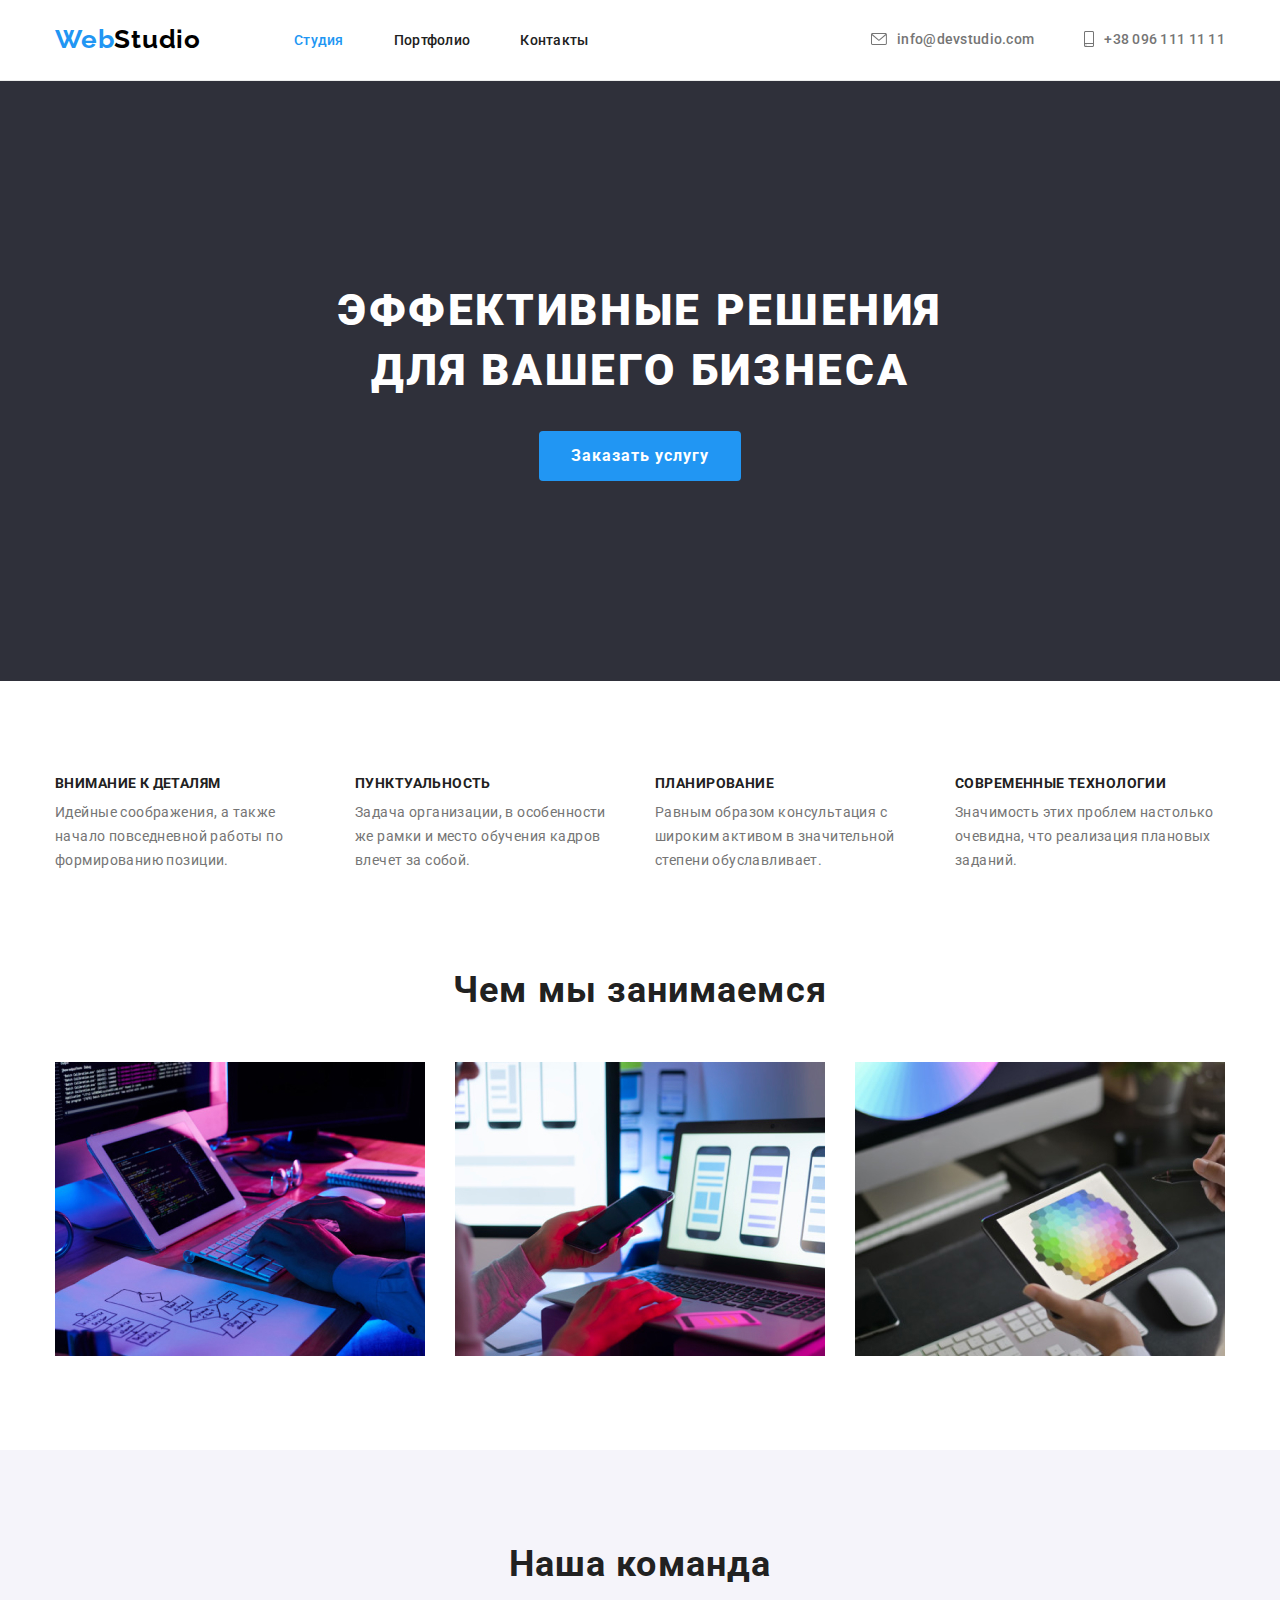
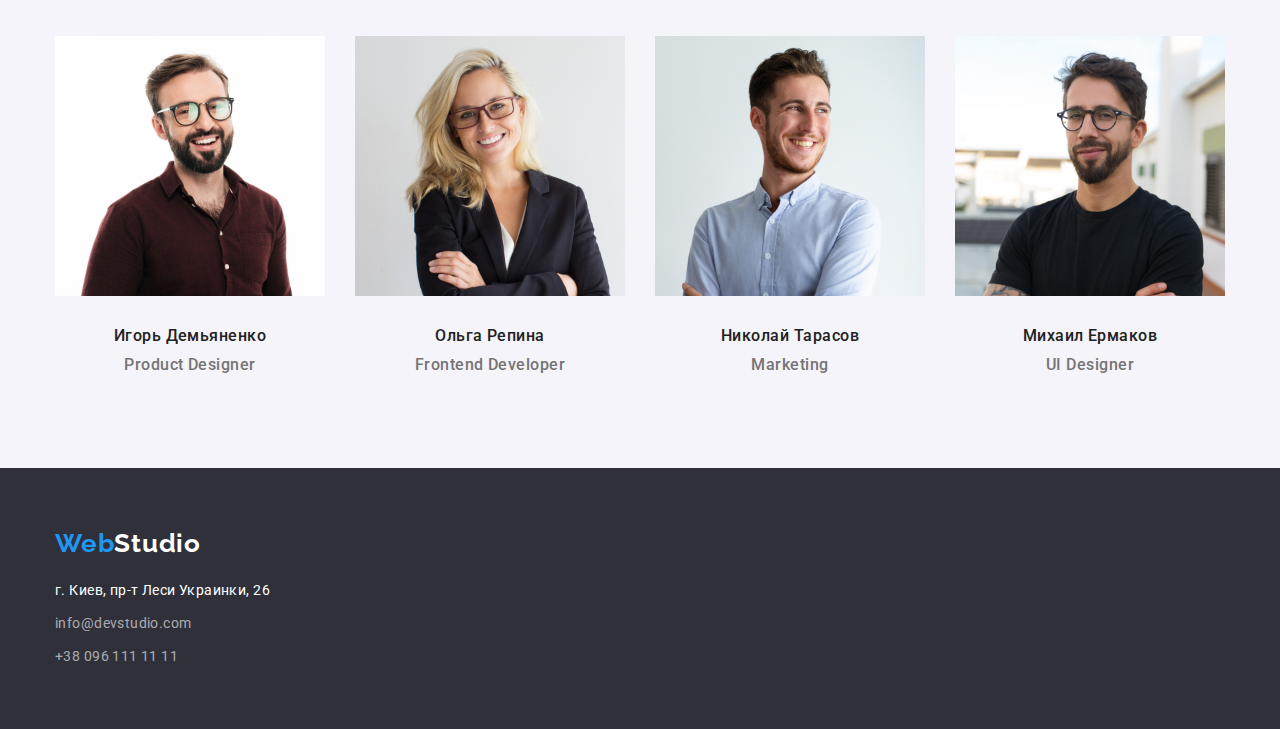
==== index.html @ e69cb71b "ДЗ_4_header" ====
<!DOCTYPE html>
<html lang="ru">
  <head>
    <meta charset="UTF-8" />
    <meta name="viewport" content="width=device-width, initial-scale=1.0" />
    <title>WebStudio</title>
    <!--1-внешняя сылка на нормализацию стилей -->
    <link rel="stylesheet"
    href=https://cdnjs.cloudflare.com/ajax/libs/modern-normalize/1.0.0/modern-normalize.css>
    <!--2-внешняя ссылка на стили шрифтов Google-->
    <link rel="preconnect" href="https://fonts.gstatic.com" />
    <link
      href="https://fonts.googleapis.com/css2?family=Raleway:wght@700&family=Roboto:wght@400;500;700;900&display=swap"
      rel="stylesheet"
    />
    <!--3-ссылка на таблицы стилей в даном проекте-->
    <link rel="stylesheet" href="./css/styles.css" />
  </head>

  <body>
      <!--------ШАПКА------->
      <header class="header">
<div class="container">
        <a class="logo" href="/"><span>Web</span>Studio </a>
        <nav class="navigation">
          <ul class="site-nav">
            <li class="list-site">
              <a class="nav nav is-current" href="#">Студия</a>
            </li>
            <li class="list-site">
              <a class="nav" href="./portfolio.html">Портфолио</a>
            </li>
            <li class="list-site">
              <a class="nav" href="#">Контакты</a>
            </li>
          </ul>
        </nav>
        <ul class="adress-header">
          <li class="mail-header">
				 <svg class="mail-icon" width="16" height="12"><use href="../sprite/sprite.svg#icon-envelope"></use></svg>
            <a class="nav-mail" href="mailto:info@devstudio.com">
              info@devstudio.com</a
            >
          </li>
          <li class="phone-header">
				 <svg class="phone-icon" width="10" height="16"><use href="../sprite/sprite.svg#icon-smartphone"></use></svg>
            <address>
              <a class="nav-phone" href="tel:+380961111111">
                +38 096 111 11 11</a
              >
            </address>
          </li>
		  </ul>
		</div>
      </header>
      <main>
        <!-----секция 1 герой---------------->
        <section class="hero">
			  <div class="container">
				  <h1 class="hero-title">
            ЭФФЕКТИВНЫЕ РЕШЕНИЯ<br />ДЛЯ ВАШЕГО БИЗНЕСА
          </h1>
          <button class="btn-hero" type="button">Заказать услугу</button></div>
          
        </section>
        <!------секция 2 list список---------------->
        <section class="list">
			  <div class="container"> <h2 class="visually-hiden">Особенности</h2>
          <ul class="list-article">
            <li class="list-item">
              <h3 class="list-caption">ВНИМАНИЕ К ДЕТАЛЯМ</h3>
              <p class="text-list">
                Идейные соображения, а также начало повседневной работы по
                формированию позиции.
              </p>
            </li>
            <li class="list-item">
              <h3 class="list-caption">ПУНКТУАЛЬНОСТЬ</h3>
              <p class="text-list">
                Задача организации, в особенности же рамки и место обучения
                кадров влечет за собой.
              </p>
            </li>
            <li class="list-item">
              <h3 class="list-caption">ПЛАНИРОВАНИЕ</h3>
              <p class="text-list">
                Равным образом консультация с широким активом в значительной
                степени обуславливает.
              </p>
            </li>
            <li class="list-item">
              <h3 class="list-caption">СОВРЕМЕННЫЕ ТЕХНОЛОГИИ</h3>
              <p class="text-list">
                Значимость этих проблем настолько очевидна, что реализация
                плановых заданий.
              </p>
            </li>
          </ul></div>
         
        </section>
        <!---секция 3 work чем мы занимаемся-------------->
        <section class="work">
			  <div class="container"> <h2 class="work-caption">Чем мы занимаемся</h2>
          <ul class="work-list">
            <li class="work-img">
              <img
                src="./imaiges/box1.jpg"
                alt="Десктопные приложения"
                width="370"
                height="294"
              />
            </li>
            <li class="work-img">
              <img
                src="./imaiges/box2.jpg"
                alt="Мобильные приложения"
                width="370"
                height="294"
              />
            </li>
            <li class="work-img">
              <img
                src="./imaiges/box3.jpg"
                alt="Дизайнерские решения"
                width="370"
                height="294"
              />
            </li>
          </ul></div>
         
        </section>
        <!-----секция 4 command наша команда-------------->
        <section class="command">
			  <div class="container"> <h2 class="command-caption">Наша команда</h2>
          <ul class="command-list">
            <li class="command-article">
              <img
                class="command-img"
                src="./imaiges/Демьяненко.jpg"
                alt="молодой мужчина в очках и с бородой"
                width="270"
                height="260"
              />
              <h3 class="command-subject">Игорь Демьяненко</h3>
              <p class="command-text">Product Designer</p>
            </li>
            <li class="command-article">
              <img
                class="command-img"
                src="./imaiges/Репина.jpg"
                alt="молодая женщина в очках"
                width="270"
                height="260"
              />
              <h3 class="command-subject">Ольга Репина</h3>
              <p class="command-text">Frontend Developer</p>
            </li>
            <li class="command-article">
              <img
                class="command-img"
                src="./imaiges/Тарасов.jpg"
                alt="молодой мужчина с бородой"
                width="270"
                height="260"
              />
              <h3 class="command-subject">Николай Тарасов</h3>
              <p class="command-text">Marketing</p>
            </li>
            <li class="command-article">
              <img
                class="command-img"
                src="./imaiges/Ермаков.jpg"
                alt="молодой мужчина в очках и с бородой"
                width="270"
                height="260"
              />
              <h3 class="command-subject">Михаил Ермаков</h3>
              <p class="command-text">UI Designer</p>
            </li>
          </ul></div>
         
        </section>
      </main>
      <!-- ----------footer---------- -->
      <footer>
			<div class="container"><a class="logo-footer" href="/"><span>Web</span>Studio</a>
        <address class="footer">
          <p class="text-footer">г. Киев, пр-т Леси Украинки, 26</p>
          <p class="footer-mail">info@devstudio.com</p>
          <p class="footer-phone">+38 096 111 11 11</p>
        </address></div>
        
      </footer>
    </div>
  </body>
</html>
---- css/styles.css ----
/*-----------Переменные цвета---*/
:root {
  --accent-color: #2196f3;
  --text-color: #757575;
  --basic-color: #212121;
  --active-color: #ffffff;
  --hero-color: #2f303a;
}
/*-шрифт на все кроме ссылок и кнопок*/
body {
  /* max-width: 1600px; */
  font-family: Roboto, sans-serif;
  font-style: normal;
  font-size: 14px;
  font-weight: 500;
  line-height: 1.142;
  letter-spacing: 0.02em;
  text-align: left;
}
/*- обнуляем отступы*/
*,
*::before,
*::after {
  margin: 0;
  padding: 0;
}
img {
  display: block;
}

/*убираем декор у ссылок и у списков*/
a {
  text-decoration: none;
  color: var(--basic-color);
}
li {
  list-style-type: none;
}
/* контейнер для всех секций */
.container {
  width: 1200px;
  padding-left: 15px;
  padding-right: 15px;
  margin: 0 auto;
}
/* ---ШАПКА----*/
.header {
  border-bottom: 1px solid #ececec;
  padding-top: 24px;
  padding-bottom: 25px;
}
.header .container {
  display: flex;
  align-items: center;
}
.logo {
  margin-right: 93px;
}
.navigation {
  display: flex;
  align-items: center;
}

.site-nav {
  display: flex;
  align-items: center;
}
.list-site:not(:last-child) {
  margin-right: 50px;
}

.adress-header {
  display: flex;
  align-items: center;
  margin-left: auto;
}
.mail-header,
.phone-header {
  display: flex;
  align-items: center;
}
.mail-icon {
  display: block;
  margin-right: 10px;
  cursor: pointer;
}
.mail-header:focus > .mail-icon,
.mail-header:hover > .mail-icon {
  background-color: var(--accent-color);
}
.nav-mail {
  display: flex;
  align-items: center;
}
.phone-icon {
  display: block;
  margin-right: 10px;
  cursor: pointer;
}
.phone-header:hover > .phone-icon,
.phone-header:focus > .phone-icon {
  background-color: var(--accent-color);
}
/* .mail-header::before{
	content:"";
	display: flex;
	background-image: url(../imaiges-svg/envelope.svg);
	width: 16px;height: 12px;
	margin-right: 10px;
	background-size:cover;
	background-repeat: no-repeat;
}
.phone-header::before{	content:"";
	display: flex;
	background-image: url(../imaiges-svg/smartphone.svg);
	width: 10px;height: 16px;
	margin-right: 10px;
	background-size:cover;
	background-repeat: no-repeat;}

.mail-header:hover:before,
.mail-header:focus:before{background-color:var(--accent-color);} */

.nav-mail {
  margin-right: 50px;
}

.logo {
  font-family: Raleway, sans-serif;
  font-style: normal;
  font-weight: 700;
  font-size: 26px;
  line-height: 1.192;
  letter-spacing: 0.03em;
  color: #000000;
}
.logo-footer {
  font-family: Raleway, sans-serif;
  font-style: normal;
  font-weight: 700;
  font-size: 26px;
  line-height: 1.192;
  letter-spacing: 0.03em;
  color: var(--active-color);
}
span {
  color: var(--accent-color);
}
.nav.is-current {
  color: var(--accent-color);
}
.nav:hover,
.nav:focus {
  color: var(--accent-color);
}
.nav-mail,
.nav-phone {
  font-style: normal;
  color: var(--text-color);
}
.nav-mail:hover {
  color: var(--accent-color);
}
.nav-mail:focus {
  color: var(--accent-color);
}
.nav-phone:hover {
  color: var(--accent-color);
}
.nav-phone:focus {
  color: var(--accent-color);
}
/*--секция 1 ГЕРОЙ--*/
.hero {
  background-color: var(--hero-color);
  height: 600px;
  text-align: center;
  padding-top: 200px;
  padding-bottom: 200px;
}
.hero-title {
  font-weight: 900;
  font-size: 44px;
  line-height: 1.363;
  letter-spacing: 0.06em;
  text-transform: uppercase;
  color: var(--active-color);
  min-width: 696px;
  padding-bottom: 30px;
}
.btn-hero {
  border: 0;
  padding: 10px 32px;
  min-width: 73px;
  font-weight: 700;
  font-size: 16px;
  line-height: 1.875;
  letter-spacing: 0.06em;
  color: var(--active-color);
  background-color: var(--accent-color);
  border-radius: 4px;
  cursor: pointer;
}
/*--секция 2 список--*/
/* ----------прячем заголовок---------- */
.visually-hiden {
  position: absolute;
  clip: rect(0 0 0 0);
  width: 1px;
  height: 1px;
  margin: -1px;
}
.list {
  display: flex;
  align-items: center;
  padding-top: 94px;
  padding-bottom: 94px;
}
.list-article {
  display: flex;
}
.list-item:not(:last-child) {
  margin-right: 30px;
}
.list-item {
  width: 270px;
  height: 101px;
}
.list-caption {
  font-weight: 700;
  font-size: 14px;
  letter-spacing: 0.03em;
  text-transform: uppercase;
  color: var(--basic-color);
  margin-bottom: 10px;
}
.text-list {
  font-style: normal;
  font-weight: 400;
  font-size: 14px;
  line-height: 1.714;
  letter-spacing: 0.03em;
  color: var(--text-color);
}
/*--секция 3 --*/
.work {
  padding-bottom: 94px;
}
.work-list {
  display: flex;
  align-items: center;
}
.work-img:not(:last-child) {
  margin-right: 30px;
}

.work-caption,
.command-caption {
  font-style: normal;
  font-weight: 700;
  font-size: 36px;
  line-height: 1.166;
  text-align: center;
  letter-spacing: 0.03em;
  color: var(--basic-color);
  margin-bottom: 50px;
}
/* ------секция 4--------------- */
.command {
  padding-bottom: 94px;
  padding-top: 94px;
  background-color: #f5f4fa;
}
.command-list {
  display: flex;
  align-items: center;
  text-align: center;
}
.command-article:not(:last-child) {
  margin-right: 30px;
}
.command-subject {
  font-weight: 500;
  font-size: 16px;
  line-height: 1.187;
  text-align: center;
  letter-spacing: 0.03em;
  color: var(--basic-color);
  margin-top: 30px;
  margin-bottom: 10px;
}
.command-text {
  font-style: normal;
  font-weight: 400l;
  font-size: 16px;
  line-height: 1.187;
  text-align: center;
  letter-spacing: 0.03em;
  color: var(--text-color);
}
/*--footer--*/
footer {
  display: block;
  background-color: var(--hero-color);
  padding-bottom: 60px;
  padding-top: 60px;
  margin: 0 auto;
}
.logo-footer {
  display: block;
  margin-bottom: 20px;
}
.text-footer {
  font-style: normal;
  font-weight: 400;
  font-size: 14px;
  line-height: 1.714;
  letter-spacing: 0.03em;
  color: var(--active-color);
  margin-bottom: 9px;
}
.footer-mail,
.footer-phone {
  font-style: normal;
  font-weight: 400;
  font-size: 14px;
  line-height: 1.714;
  letter-spacing: 0.03em;
  color: rgba(255, 255, 255, 0.6);
}
.footer-mail {
  margin-bottom: 9px;
}
/* СТИЛИ ДЛЯ ПОРТФОЛИО */
/* --------кнопки--------- */
.total {
  align-items: center;
  padding-top: 94px;
  padding-bottom: 94px;
}
.items {
  margin-bottom: 34px;
}

.butons {
  display: flex;
  justify-content: center;
  align-items: flex-start;
}
.button-item:not(:last-child) {
  margin-right: 8px;
}
.btn {
  border: 0;
  font-size: 16px;
  font-weight: 500;
  line-height: 1.625;
  letter-spacing: 0.03em;
  color: var(--basic-color);
  padding: 6px 22px;
  height: 38px;
  border-radius: 4px;
  cursor: pointer;
}
.btn:hover,
.btn:focus {
  color: var(--active-color);
  background-color: var(--accent-color);
}
/* ------карточки----------- */
.article {
  display: flex;
  flex-wrap: wrap;
  margin-top: -30px;
  margin-left: -30px;
}
.article-item {
  margin-left: 30px;
  margin-top: 30px;
  flex-basis: calc(100% / 3-33px);
}
.item {
  padding: 20px 24px;
  border: 1px solid #eae2e2;
  border-top: none;
}
.article-caption {
  font-weight: 700;
  font-size: 18px;
  line-height: 2;
  letter-spacing: 0.06em;
  color: var(--basic-color);
  padding-bottom: 4px;
}
.text {
  color: var(--text-color);
}
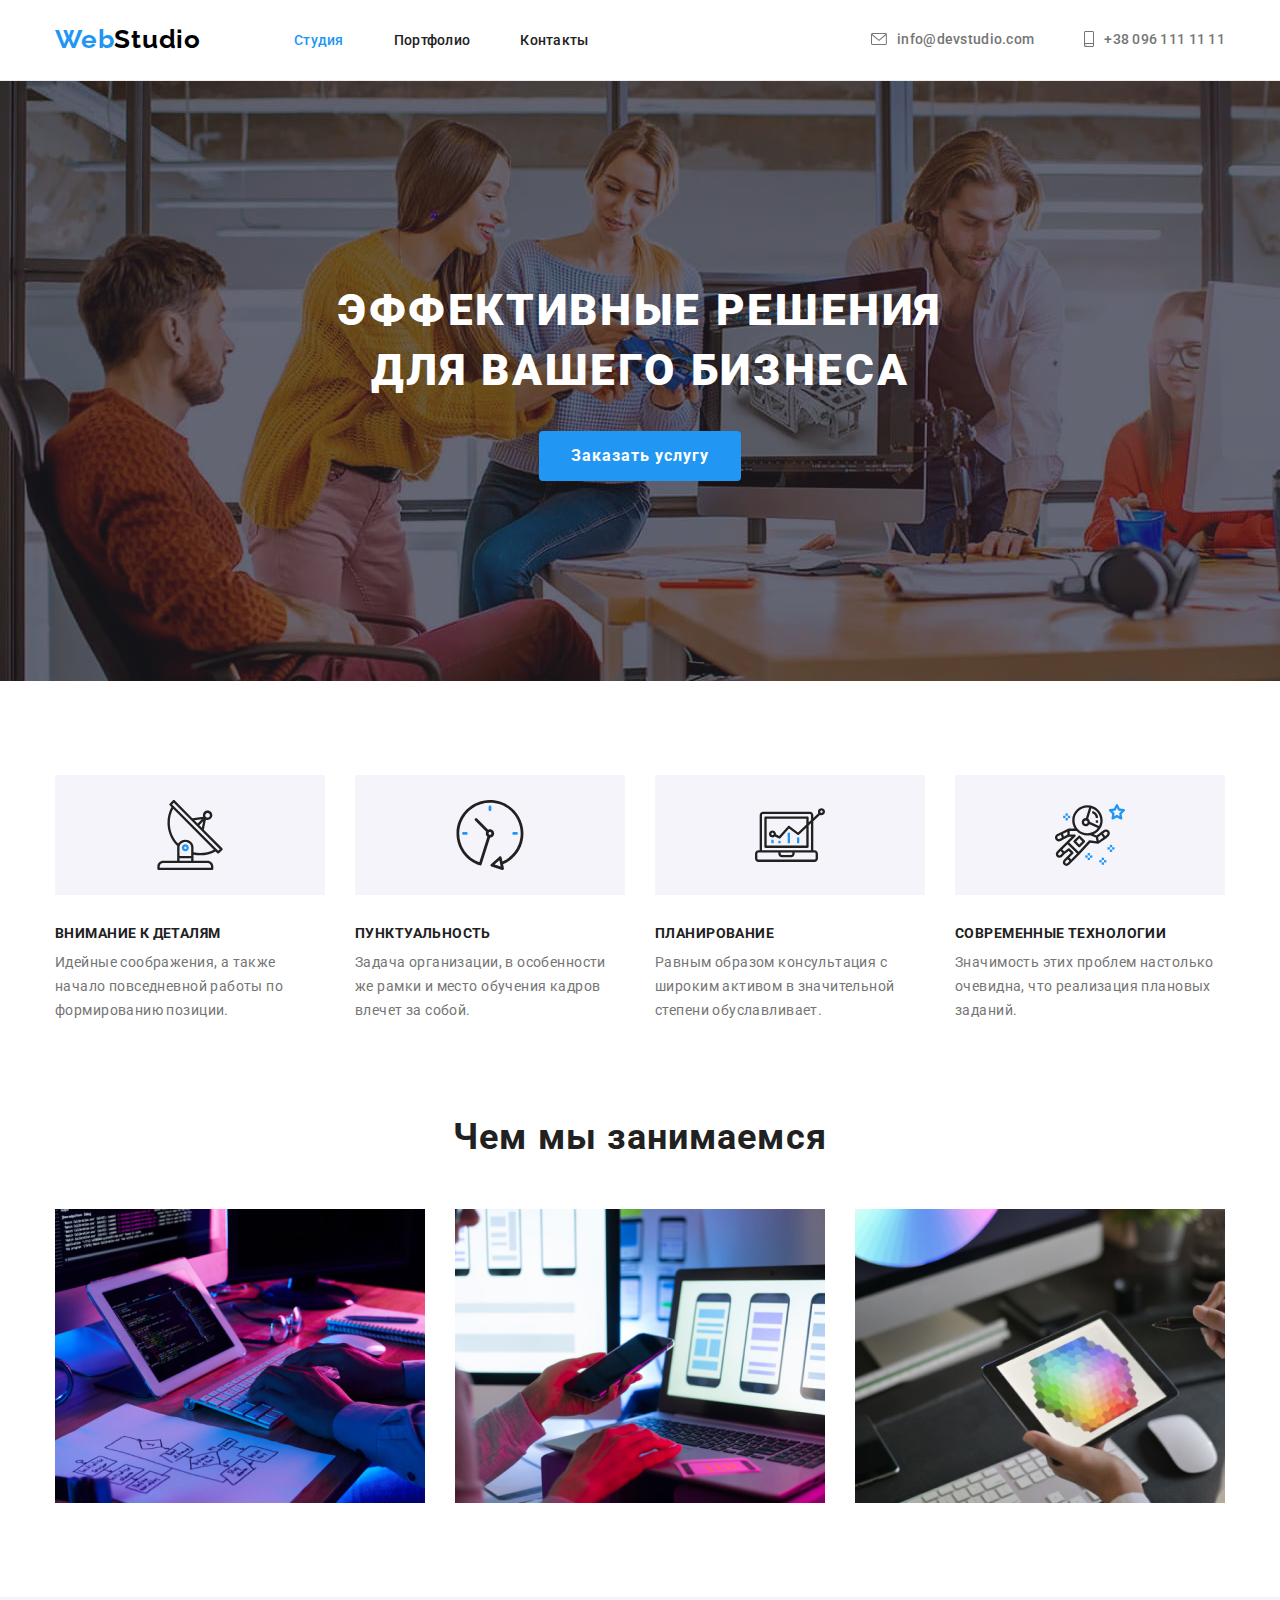
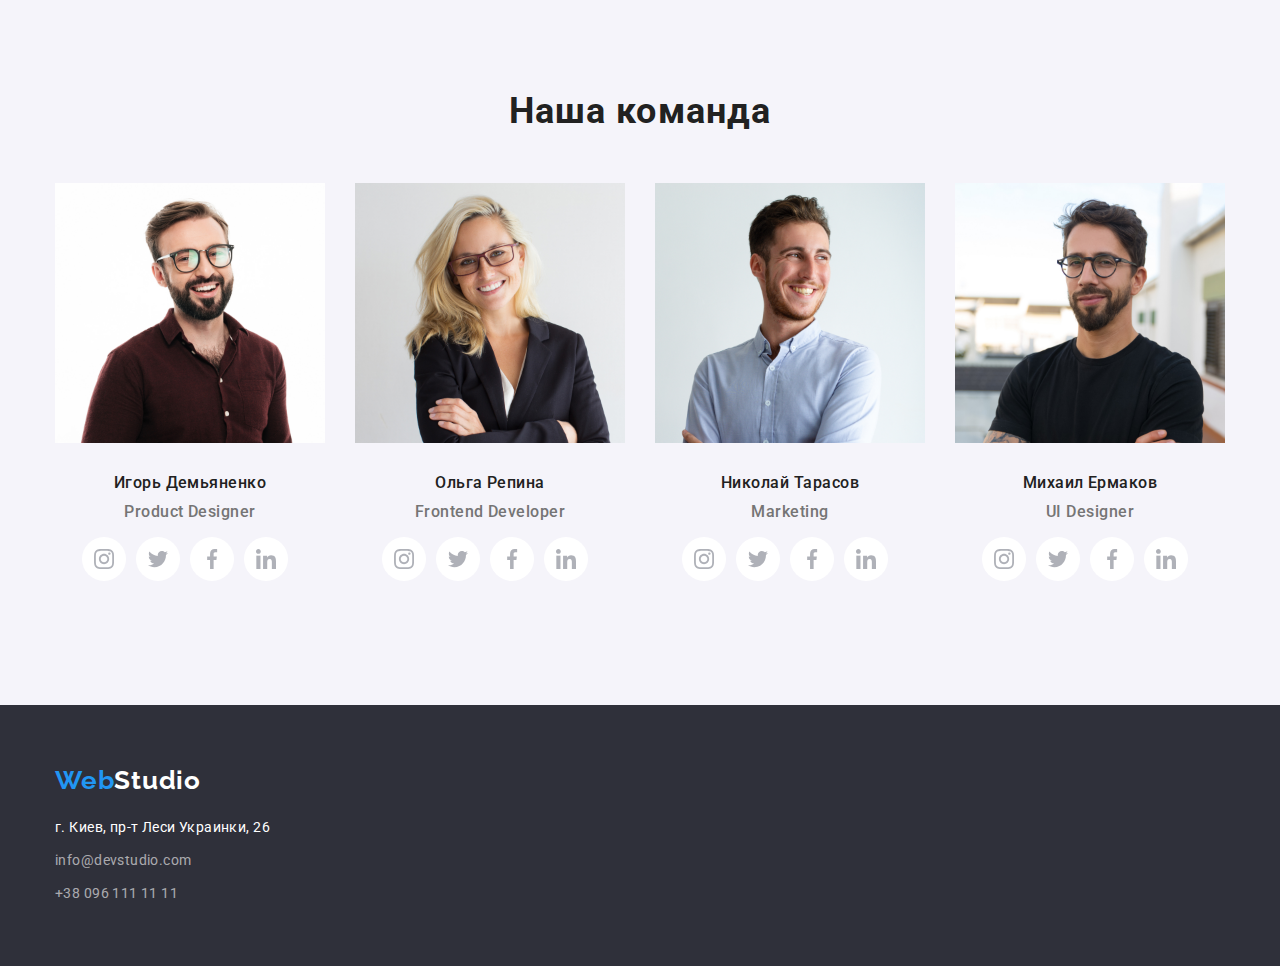
==== commit 5ee44392: "ДЗ-4 Остался футер" ====
--- a/index.html
+++ b/index.html
@@ -67,28 +67,28 @@
         <section class="list">
 			  <div class="container"> <h2 class="visually-hiden">Особенности</h2>
           <ul class="list-article">
-            <li class="list-item">
+            <li class="list-item antenna">
               <h3 class="list-caption">ВНИМАНИЕ К ДЕТАЛЯМ</h3>
               <p class="text-list">
                 Идейные соображения, а также начало повседневной работы по
                 формированию позиции.
               </p>
             </li>
-            <li class="list-item">
+            <li class="list-item clock">
               <h3 class="list-caption">ПУНКТУАЛЬНОСТЬ</h3>
               <p class="text-list">
                 Задача организации, в особенности же рамки и место обучения
                 кадров влечет за собой.
               </p>
             </li>
-            <li class="list-item">
+            <li class="list-item diagram">
               <h3 class="list-caption">ПЛАНИРОВАНИЕ</h3>
               <p class="text-list">
                 Равным образом консультация с широким активом в значительной
                 степени обуславливает.
               </p>
             </li>
-            <li class="list-item">
+            <li class="list-item astronaut">
               <h3 class="list-caption">СОВРЕМЕННЫЕ ТЕХНОЛОГИИ</h3>
               <p class="text-list">
                 Значимость этих проблем настолько очевидна, что реализация
@@ -142,8 +142,22 @@
                 height="260"
               />
               <h3 class="command-subject">Игорь Демьяненко</h3>
-              <p class="command-text">Product Designer</p>
-            </li>
+				  <p class="command-text">Product Designer</p>
+				  <ul class="social-list"> 
+					  <li class="item-list">
+						  <a class="social-link" href="">
+							  <svg class="social-icon"><use href="./sprite/sprite.svg#icon-instagram-2"></use></svg></a></li>
+					  <li class="item-list">
+						  <a class="social-link" href="">
+							  <svg class="social-icon"><use href="./sprite/sprite.svg#icon-twitter-1"></use></svg></a></li>
+					  <li class="item-list">
+						  <a class="social-link" href="">
+							  <svg class="social-icon"><use href="./sprite/sprite.svg#icon-facebook-1"></use></svg></a></li>
+					  <li class="item-list">
+						  <a class="social-link" href="">
+							  <svg class="social-icon"><use href="./sprite/sprite.svg#icon-linkedin-1"></use></svg></a></li>
+				</ul>
+				</li>
             <li class="command-article">
               <img
                 class="command-img"
@@ -153,7 +167,21 @@
                 height="260"
               />
               <h3 class="command-subject">Ольга Репина</h3>
-              <p class="command-text">Frontend Developer</p>
+				  <p class="command-text">Frontend Developer</p>
+				  <ul class="social-list"> 
+					  <li class="item-list">
+						  <a class="social-link" href="">
+							  <svg class="social-icon"><use href="./sprite/sprite.svg#icon-instagram-2"></use></svg></a></li>
+					  <li class="item-list">
+						  <a class="social-link" href="">
+							  <svg class="social-icon"><use href="./sprite/sprite.svg#icon-twitter-1"></use></svg></a></li>
+					  <li class="item-list">
+						  <a class="social-link" href="">
+							  <svg class="social-icon"><use href="./sprite/sprite.svg#icon-facebook-1"></use></svg></a></li>
+					  <li class="item-list">
+						  <a class="social-link" href="">
+							  <svg class="social-icon"><use href="./sprite/sprite.svg#icon-linkedin-1"></use></svg></a></li>
+				</ul>
             </li>
             <li class="command-article">
               <img
@@ -164,7 +192,21 @@
                 height="260"
               />
               <h3 class="command-subject">Николай Тарасов</h3>
-              <p class="command-text">Marketing</p>
+				  <p class="command-text">Marketing</p>
+				  <ul class="social-list"> 
+					  <li class="item-list">
+						  <a class="social-link" href="">
+							  <svg class="social-icon"><use href="./sprite/sprite.svg#icon-instagram-2"></use></svg></a></li>
+					  <li class="item-list">
+						  <a class="social-link" href="">
+							  <svg class="social-icon"><use href="./sprite/sprite.svg#icon-twitter-1"></use></svg></a></li>
+					  <li class="item-list">
+						  <a class="social-link" href="">
+							  <svg class="social-icon"><use href="./sprite/sprite.svg#icon-facebook-1"></use></svg></a></li>
+					  <li class="item-list">
+						  <a class="social-link" href="">
+							  <svg class="social-icon"><use href="./sprite/sprite.svg#icon-linkedin-1"></use></svg></a></li>
+				</ul>
             </li>
             <li class="command-article">
               <img
@@ -175,7 +217,21 @@
                 height="260"
               />
               <h3 class="command-subject">Михаил Ермаков</h3>
-              <p class="command-text">UI Designer</p>
+				  <p class="command-text">UI Designer</p>
+				  <ul class="social-list"> 
+					  <li class="item-list">
+						  <a class="social-link" href="">
+							  <svg class="social-icon"><use href="./sprite/sprite.svg#icon-instagram-2"></use></svg></a></li>
+					  <li class="item-list">
+						  <a class="social-link" href="">
+							  <svg class="social-icon"><use href="./sprite/sprite.svg#icon-twitter-1"></use></svg></a></li>
+					  <li class="item-list">
+						  <a class="social-link" href="">
+							  <svg class="social-icon"><use href="./sprite/sprite.svg#icon-facebook-1"></use></svg></a></li>
+					  <li class="item-list">
+						  <a class="social-link" href="">
+							  <svg class="social-icon"><use href="./sprite/sprite.svg#icon-linkedin-1"></use></svg></a></li>
+				</ul>
             </li>
           </ul></div>
          
--- a/css/styles.css
+++ b/css/styles.css
@@ -79,47 +79,29 @@
   display: flex;
   align-items: center;
 }
-.mail-icon {
+.mail-icon,
+.phone-icon {
+  fill: var(--text-color);
   display: block;
   margin-right: 10px;
   cursor: pointer;
 }
-.mail-header:focus > .mail-icon,
-.mail-header:hover > .mail-icon {
-  background-color: var(--accent-color);
-}
-.nav-mail {
-  display: flex;
-  align-items: center;
-}
-.phone-icon {
-  display: block;
-  margin-right: 10px;
-  cursor: pointer;
+.mail-header:focus .nav-mail,
+.mail-header:hover .nav-mail {
+  color: var(--accent-color);
+}
+.phone-header:hover .nav-phone,
+.phone-header:focus .nav-phone {
+  color: var(--accent-color);
+}
+.mail-header:focus .mail-icon,
+.mail-header:hover .mail-icon {
+  fill: var(--accent-color);
 }
 .phone-header:hover > .phone-icon,
 .phone-header:focus > .phone-icon {
-  background-color: var(--accent-color);
-}
-/* .mail-header::before{
-	content:"";
-	display: flex;
-	background-image: url(../imaiges-svg/envelope.svg);
-	width: 16px;height: 12px;
-	margin-right: 10px;
-	background-size:cover;
-	background-repeat: no-repeat;
-}
-.phone-header::before{	content:"";
-	display: flex;
-	background-image: url(../imaiges-svg/smartphone.svg);
-	width: 10px;height: 16px;
-	margin-right: 10px;
-	background-size:cover;
-	background-repeat: no-repeat;}
-
-.mail-header:hover:before,
-.mail-header:focus:before{background-color:var(--accent-color);} */
+  fill: var(--accent-color);
+}
 
 .nav-mail {
   margin-right: 50px;
@@ -158,26 +140,29 @@
   font-style: normal;
   color: var(--text-color);
 }
-.nav-mail:hover {
-  color: var(--accent-color);
-}
-.nav-mail:focus {
-  color: var(--accent-color);
-}
-.nav-phone:hover {
-  color: var(--accent-color);
-}
-.nav-phone:focus {
-  color: var(--accent-color);
-}
+
 /*--секция 1 ГЕРОЙ--*/
+
 .hero {
   background-color: var(--hero-color);
   height: 600px;
   text-align: center;
+  padding-top: 0px;
+  padding-bottom: 0px;
+}
+.hero {
+  height: 600px;
   padding-top: 200px;
   padding-bottom: 200px;
-}
+  background-image: linear-gradient(
+      rgba(47, 48, 58, 0.4),
+      rgba(47, 48, 58, 0.4)
+    ),
+    url(../imaiges/hero.jpg);
+  background-repeat: no-repeat;
+  background-size: cover;
+}
+
 .hero-title {
   font-weight: 900;
   font-size: 44px;
@@ -213,7 +198,7 @@
 .list {
   display: flex;
   align-items: center;
-  padding-top: 94px;
+  /* padding-top: 94px; */
   padding-bottom: 94px;
 }
 .list-article {
@@ -224,7 +209,40 @@
 }
 .list-item {
   width: 270px;
-  height: 101px;
+}
+.list-item::before {
+  content: "";
+  display: block;
+  background-color: #f5f4fa;
+  width: 270px;
+  height: 120px;
+  margin-top: 94px;
+  margin-bottom: 30px;
+}
+.antenna::before {
+  background-image: url(../imaiges-svg/antenna-1.svg);
+  background-size: 70px;
+  background-repeat: no-repeat;
+  background-position: center;
+}
+.diagram::before {
+  background-image: url(../imaiges-svg/diagram-1.svg);
+  background-size: 70px;
+  background-repeat: no-repeat;
+  background-position: center;
+}
+.astronaut::before {
+  background-image: url(../imaiges-svg/astronaut-1.svg);
+  background-size: 70px;
+  background-repeat: no-repeat;
+  background-position: center;
+}
+
+.clock::before {
+  background-image: url(../imaiges-svg/clock-1.svg);
+  background-size: 70px;
+  background-repeat: no-repeat;
+  background-position: center;
 }
 .list-caption {
   font-weight: 700;
@@ -276,9 +294,45 @@
   align-items: center;
   text-align: center;
 }
+.social-list {
+  display: flex;
+  justify-content: center;
+  margin-top: 16px;
+  margin-bottom: 30px;
+}
+.social-link {
+  display: flex;
+  justify-content: center;
+  align-items: center;
+  width: 44px;
+  height: 44px;
+  background-color: var(--active-color);
+  border-radius: 50%;
+  margin-right: 10px;
+}
+/* ДИНАМИКА ЦВЕТА ССЫЛКИ И КАРТИНКИ */
+.social-link:focus,
+.social-link:hover {
+  background-color: var(--accent-color);
+}
+.social-link:focus .social-icon,
+.social-link:hover .social-icon {
+  fill: var(--active-color);
+}
+/* -------------------------- */
+.social-icon {
+  width: 20px;
+  height: 20px;
+  fill: #afb1b8;
+}
 .command-article:not(:last-child) {
   margin-right: 30px;
 }
+/* из макета правильно не вставляется   */
+/* .command-article {
+  box-shadow: 0px 4px 4px 0px #000000 25;
+} */
+
 .command-subject {
   font-weight: 500;
   font-size: 16px;
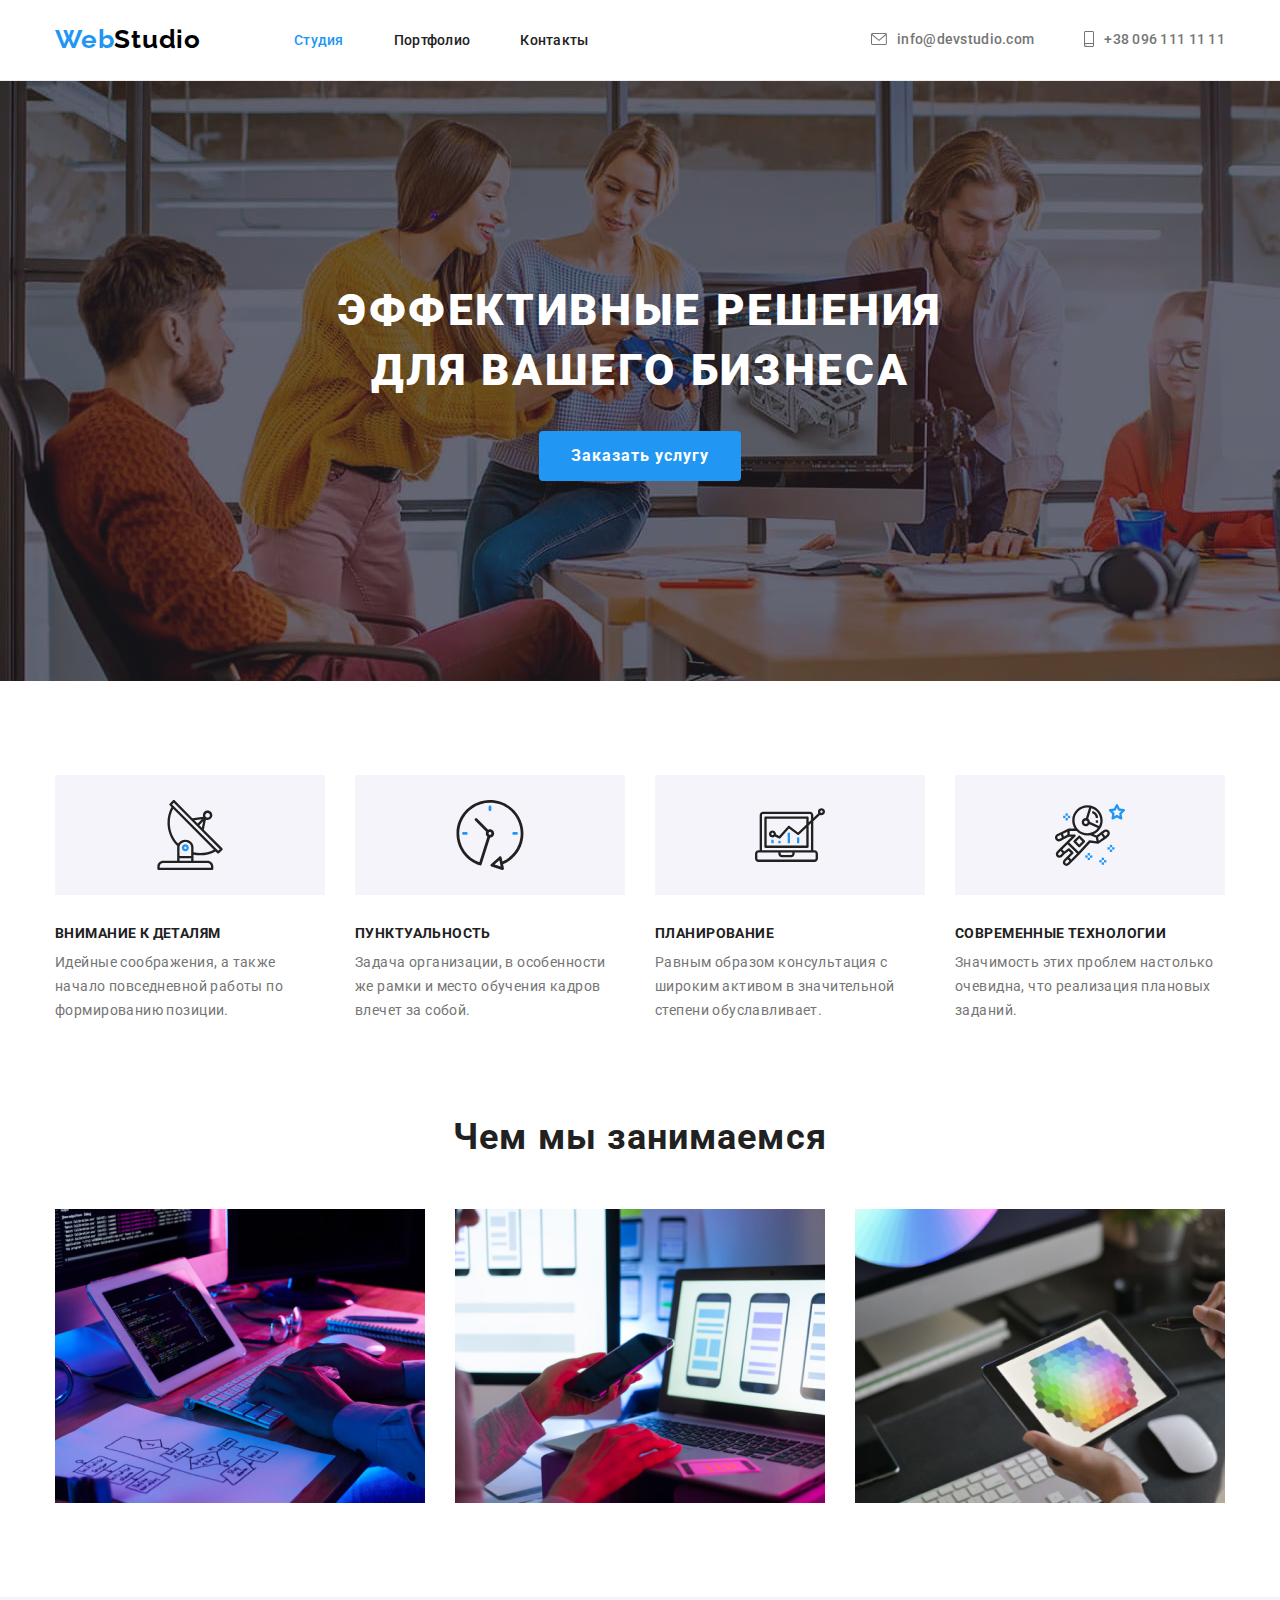
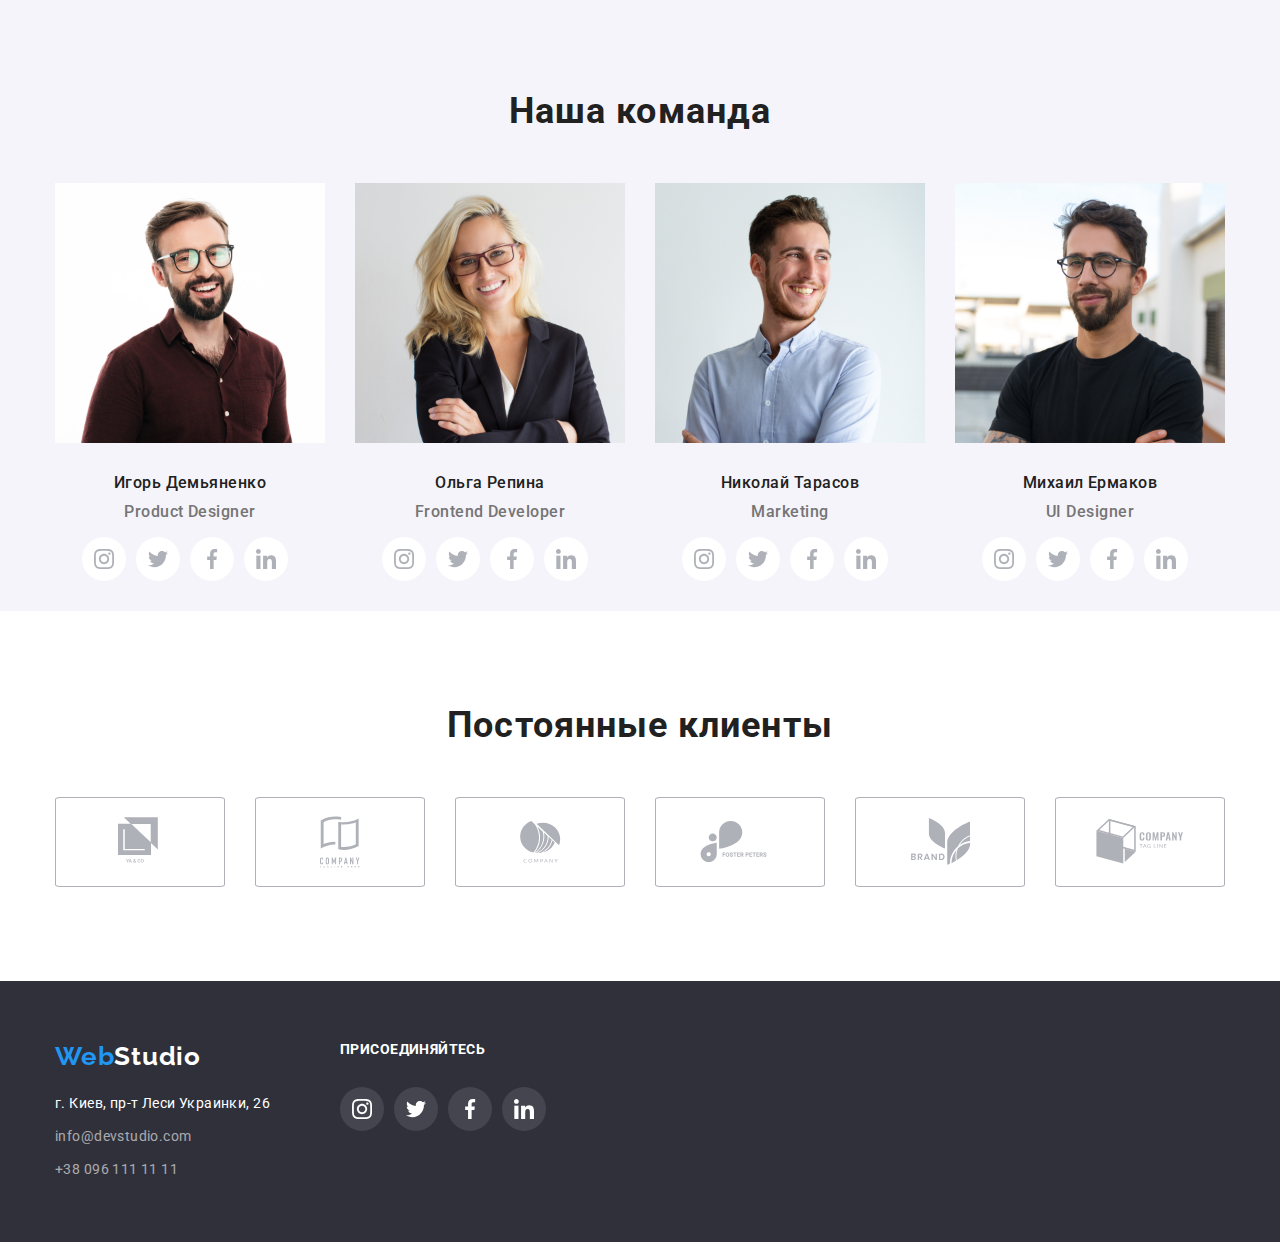
==== commit ec54df67: "ДЗ-4" ====
--- a/index.html
+++ b/index.html
@@ -234,18 +234,82 @@
 				</ul>
             </li>
           </ul></div>
-         
-        </section>
+		  </section>
+		  <!-- КЛИЕНТЫ -->
+		  <section class="clients">
+			  <div class="container">
+				  <h2 class="command-caption">Постоянные клиенты</h2>
+				  <ul class="clients-list">
+					  <li class="client-item">
+						  <a class="client-link" href="">
+							  <svg class="client-icon logo-1"><use href="./sprite/sprite.svg#icon-logo-1"></use></svg>
+						  </a> 
+					 </li>
+                  <li class="client-item">
+						  <a class="client-link" href="">
+							  <svg class="client-icon logo-2"><use href="./sprite/sprite.svg#icon-logo-2"></use></svg>
+						  </a> 
+					 </li>
+					 <li class="client-item">
+						  <a class="client-link" href="">
+							  <svg class="client-icon logo-3"><use href="./sprite/sprite.svg#icon-logo-3"></use></svg>
+						  </a> 
+					 </li>
+					 <li class="client-item">
+						  <a class="client-link" href="">
+							  <svg class="client-icon logo-4"><use href="./sprite/sprite.svg#icon-logo-4"></use></svg>
+						  </a> 
+					 </li>
+					 <li class="client-item">
+						  <a class="client-link" href="">
+							  <svg class="client-icon logo-5"><use href="./sprite/sprite.svg#icon-logo-5"></use></svg>
+						  </a> 
+					 </li>
+					 <li class="client-item">
+						  <a class="client-link" href="">
+							  <svg class="client-icon logo-6"><use href="./sprite/sprite.svg#icon-logo-6"></use></svg>
+						  </a> 
+					 </li>
+				</ul>
+			  </div>
+		  </section>
       </main>
       <!-- ----------footer---------- -->
       <footer>
-			<div class="container"><a class="logo-footer" href="/"><span>Web</span>Studio</a>
+			<div class="container footer">
+				<div class="left">
+					<a class="logo-footer" href="/"><span>Web</span>Studio</a>
         <address class="footer">
           <p class="text-footer">г. Киев, пр-т Леси Украинки, 26</p>
           <p class="footer-mail">info@devstudio.com</p>
           <p class="footer-phone">+38 096 111 11 11</p>
-        </address></div>
-        
+		  </address></div>
+		      <div class="right">
+					<p class="title-right">ПРИСОЕДИНЯЙТЕСЬ</p>
+						<ul class="icons-right">
+						<li class="icon">
+							<a class="link-right" href="">
+								<svg class="icon-right"><use href="./sprite/sprite.svg#icon-instagram-2"></use></svg>
+							</a>
+						</li>
+						<li class="icon">
+							<a class="link-right" href="">
+								<svg class="icon-right"><use href="./sprite/sprite.svg#icon-twitter-1"></use></svg>
+							</a>
+						</li>
+						<li class="icon">
+							<a class="link-right" href="">
+								<svg class="icon-right"><use href="./sprite/sprite.svg#icon-facebook-1"></use></svg>
+							</a>
+						</li>
+						<li class="icon">
+							<a class="link-right" href="">
+								<svg class="icon-right"><use href="./sprite/sprite.svg#icon-linkedin-1"></use></svg>
+							</a>
+						</li>
+					</ul> 
+				</div>
+				</div>
       </footer>
     </div>
   </body>
--- a/css/styles.css
+++ b/css/styles.css
@@ -198,7 +198,6 @@
 .list {
   display: flex;
   align-items: center;
-  /* padding-top: 94px; */
   padding-bottom: 94px;
 }
 .list-article {
@@ -285,7 +284,7 @@
 }
 /* ------секция 4--------------- */
 .command {
-  padding-bottom: 94px;
+  /* padding-bottom: 94px; */
   padding-top: 94px;
   background-color: #f5f4fa;
 }
@@ -351,6 +350,84 @@
   text-align: center;
   letter-spacing: 0.03em;
   color: var(--text-color);
+}
+/*  СЕКЦИЯ 5  КЛИЕНТЫ */
+.clients {
+  padding-top: 94px;
+  padding-bottom: 94px;
+}
+.clients-list {
+  display: flex;
+  justify-content: space-between;
+}
+.client-link {
+  display: flex;
+  justify-content: center;
+  align-items: center;
+  width: 170px;
+  height: 90px;
+  background-color: var(--active-color);
+  border-radius: 3%;
+  border: 1px solid #afb1b8;
+}
+.client-icon.logo-1 {
+  width: 44px;
+  height: 49px;
+  fill: #afb1b8;
+}
+.client-icon.logo-2 {
+  width: 40px;
+  height: 52px;
+  fill: #afb1b8;
+}
+.client-icon.logo-3 {
+  width: 41px;
+  height: 42px;
+  fill: #afb1b8;
+}
+.client-icon.logo-4 {
+  width: 80px;
+  height: 42px;
+  fill: #afb1b8;
+}
+.client-icon.logo-5 {
+  width: 59px;
+  height: 47px;
+  fill: #afb1b8;
+}
+.client-icon.logo-6 {
+  width: 88px;
+  height: 45px;
+  fill: #afb1b8;
+}
+/* ДИНАМИКА ЦВЕТА ССЫЛКИ И КАРТИНКИ */
+.client-link:focus,
+.client-link:hover {
+  border-color: var(--accent-color);
+}
+.client-link:focus .client-icon.logo-1,
+.client-link:hover .client-icon.logo-1 {
+  fill: var(--accent-color);
+}
+.client-link:focus .client-icon.logo-2,
+.client-link:hover .client-icon.logo-2 {
+  fill: var(--accent-color);
+}
+.client-link:focus .client-icon.logo-3,
+.client-link:hover .client-icon.logo-3 {
+  fill: var(--accent-color);
+}
+.client-link:focus .client-icon.logo-4,
+.client-link:hover .client-icon.logo-4 {
+  fill: var(--accent-color);
+}
+.client-link:focus .client-icon.logo-5,
+.client-link:hover .client-icon.logo-5 {
+  fill: var(--accent-color);
+}
+.client-link:focus .client-icon.logo-6,
+.client-link:hover .client-icon.logo-6 {
+  fill: var(--accent-color);
 }
 /*--footer--*/
 footer {
@@ -360,6 +437,41 @@
   padding-top: 60px;
   margin: 0 auto;
 }
+.container.footer {
+  display: flex;
+}
+.left {
+  margin-right: 70px;
+}
+.right {
+  display: block;
+}
+.icons-right {
+  display: flex;
+  justify-content: space-between;
+}
+.icon:not(:last-child) {
+  margin-right: 10px;
+}
+.link-right:hover,
+.link-right:focus {
+  background-color: var(--accent-color);
+}
+.link-right {
+  display: flex;
+  align-items: center;
+  justify-content: center;
+  width: 44px;
+  height: 44px;
+  border-radius: 50%;
+  background-color: rgb(255, 255, 255, 0.1);
+}
+.icon-right {
+  fill: var(--active-color);
+  width: 20px;
+  height: 20px;
+}
+
 .logo-footer {
   display: block;
   margin-bottom: 20px;
@@ -385,6 +497,17 @@
 .footer-mail {
   margin-bottom: 9px;
 }
+.title-right {
+  font-family: Roboto;
+  font-style: normal;
+  font-weight: bold;
+  font-size: 14px;
+  line-height: 16px;
+  letter-spacing: 0.03em;
+  color: var(--active-color);
+  margin-bottom: 30px;
+}
+
 /* СТИЛИ ДЛЯ ПОРТФОЛИО */
 /* --------кнопки--------- */
 .total {
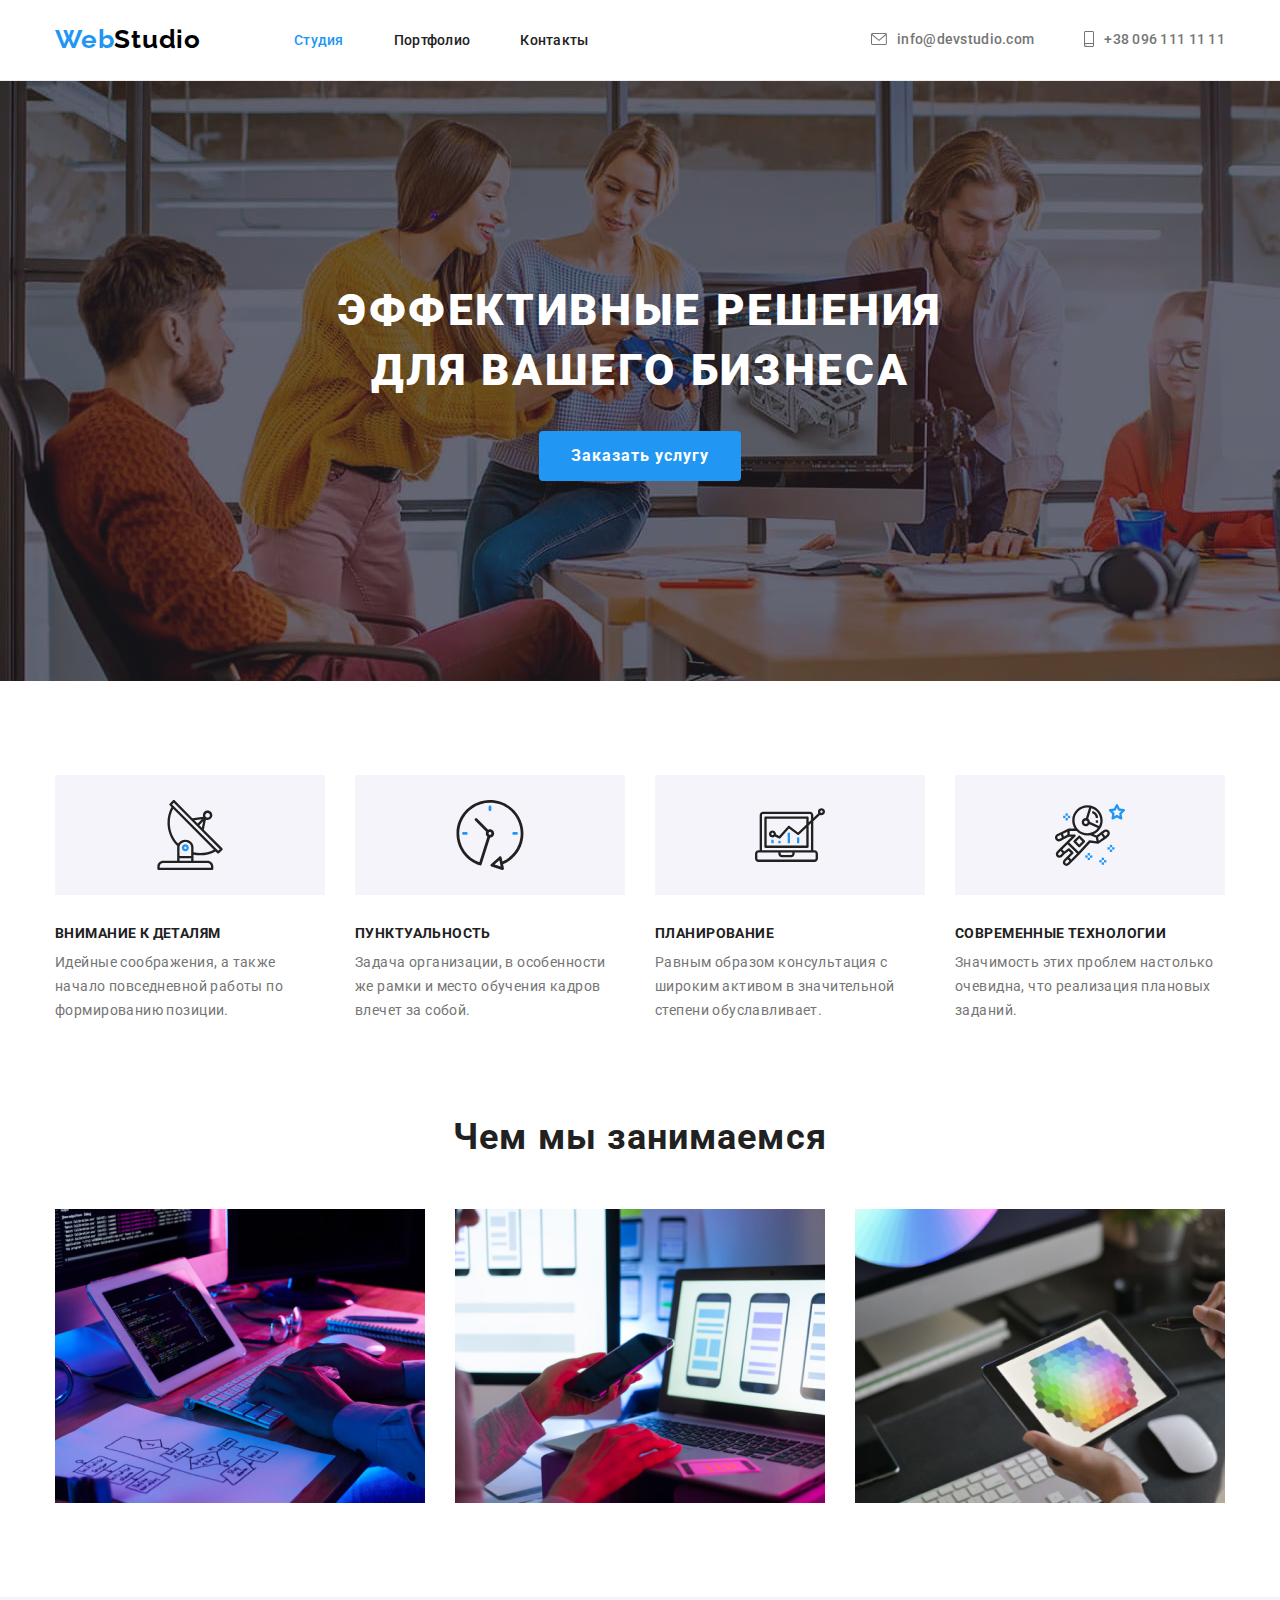
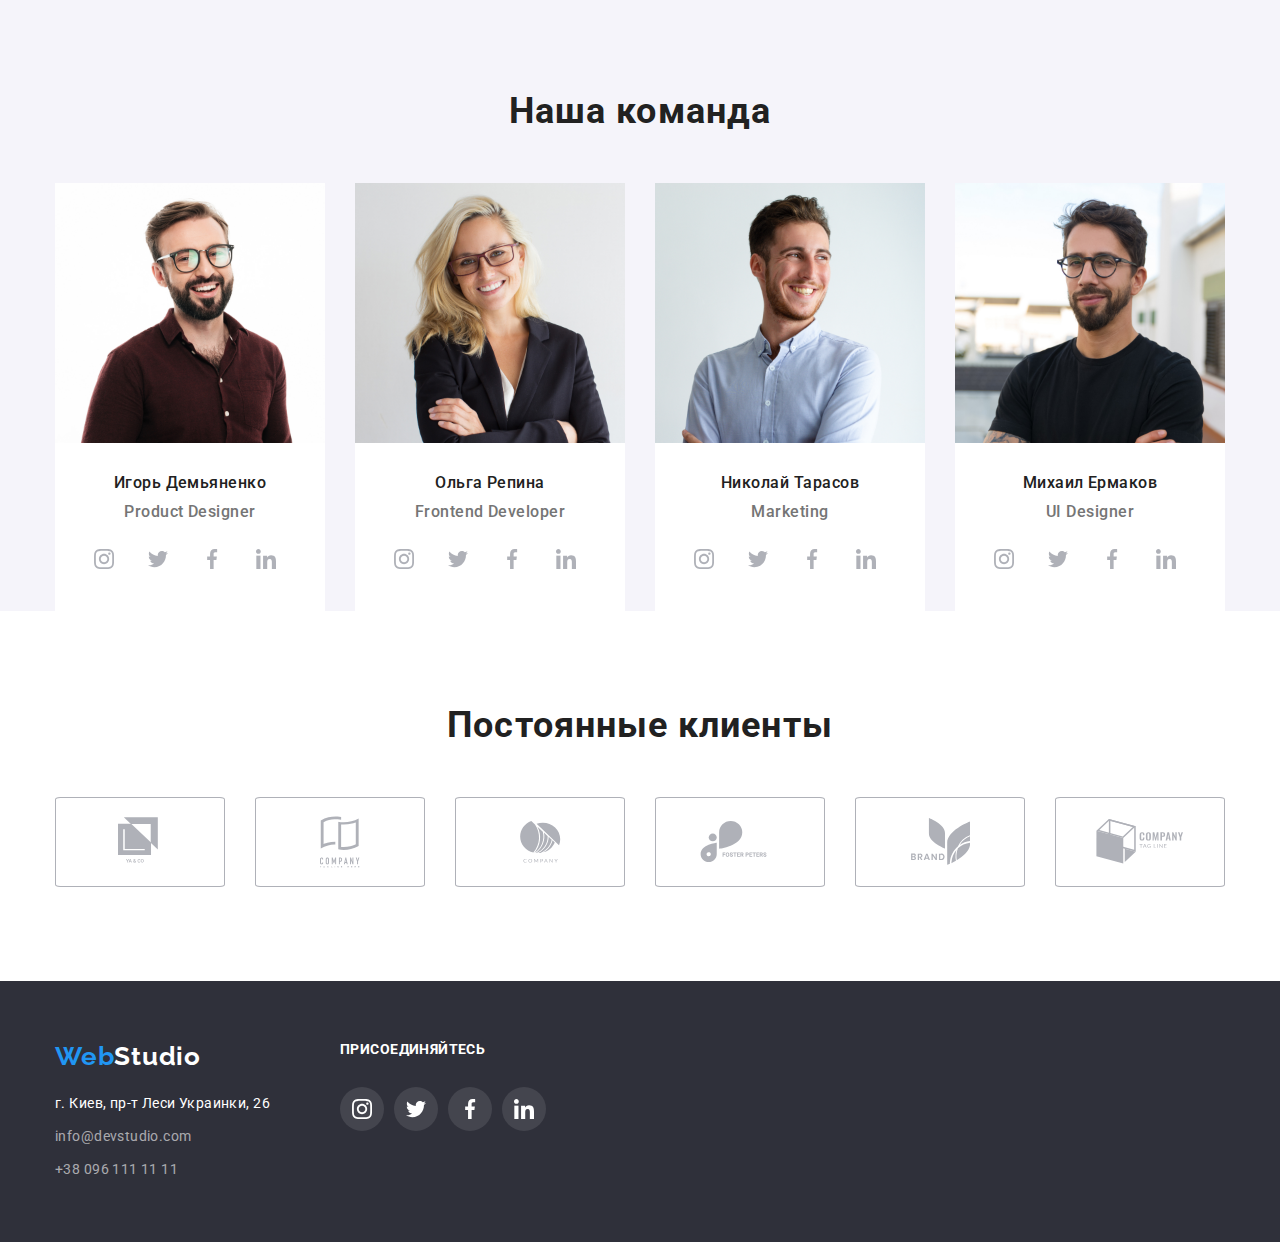
==== commit 570c0a69: "ДЗ-4 исправленная" ====
--- a/index.html
+++ b/index.html
@@ -37,13 +37,13 @@
         </nav>
         <ul class="adress-header">
           <li class="mail-header">
-				 <svg class="mail-icon" width="16" height="12"><use href="../sprite/sprite.svg#icon-envelope"></use></svg>
+				 <svg class="mail-icon" width="16" height="12"><use href="./sprite/sprite.svg#icon-envelope"></use></svg>
             <a class="nav-mail" href="mailto:info@devstudio.com">
               info@devstudio.com</a
             >
           </li>
           <li class="phone-header">
-				 <svg class="phone-icon" width="10" height="16"><use href="../sprite/sprite.svg#icon-smartphone"></use></svg>
+				 <svg class="phone-icon" width="10" height="16"><use href="./sprite/sprite.svg#icon-smartphone"></use></svg>
             <address>
               <a class="nav-phone" href="tel:+380961111111">
                 +38 096 111 11 11</a
--- a/css/styles.css
+++ b/css/styles.css
@@ -327,6 +327,9 @@
 .command-article:not(:last-child) {
   margin-right: 30px;
 }
+.command-article {
+  background-color: var(--active-color);
+}
 /* из макета правильно не вставляется   */
 /* .command-article {
   box-shadow: 0px 4px 4px 0px #000000 25;
@@ -552,9 +555,16 @@
   margin-left: -30px;
 }
 .article-item {
+  display: block;
   margin-left: 30px;
   margin-top: 30px;
   flex-basis: calc(100% / 3-33px);
+}
+.article-item:hover,
+.article-item:focus {
+  cursor: pointer;
+  /* box-shadow: drop-shadow(0px 4px 4px rgba(0, 0, 0, 0.25)); */
+  box-shadow: 0px 4px 4px 0px rgba(0, 0, 0, 0.25);
 }
 .item {
   padding: 20px 24px;
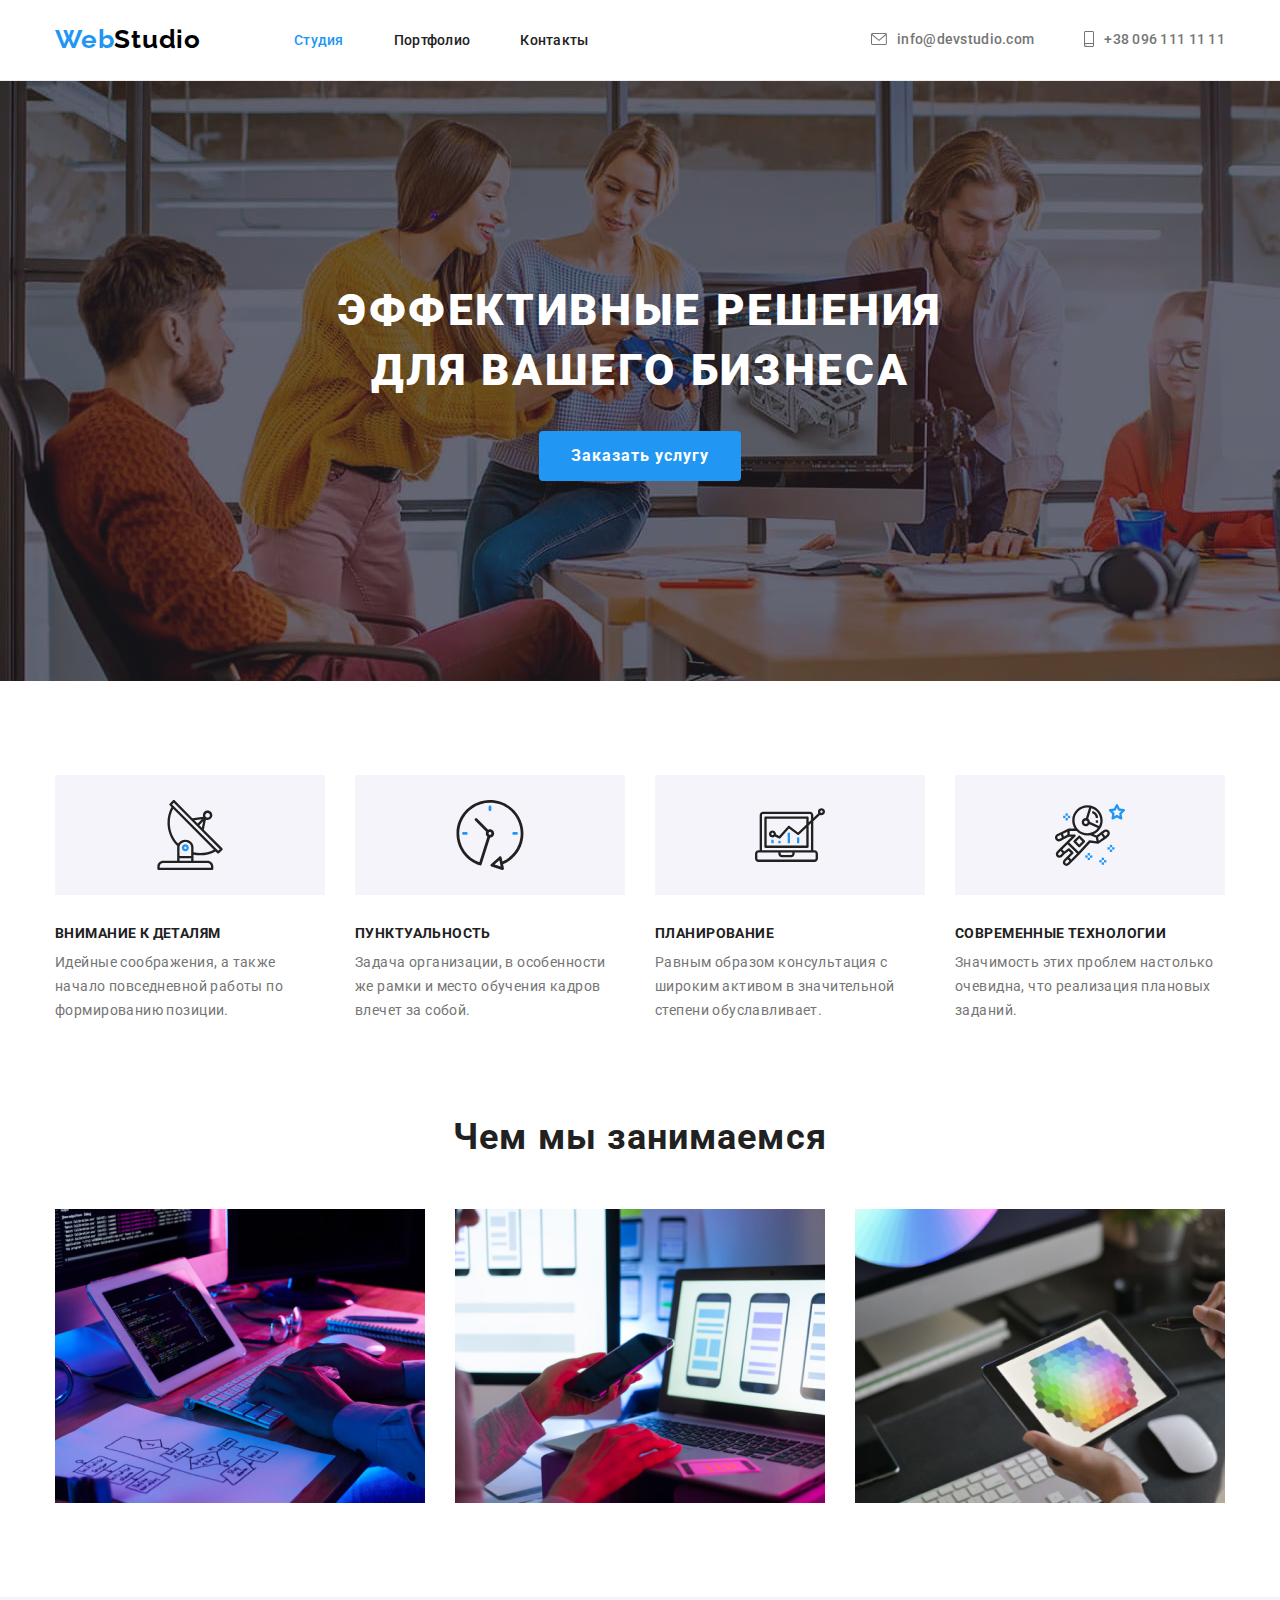
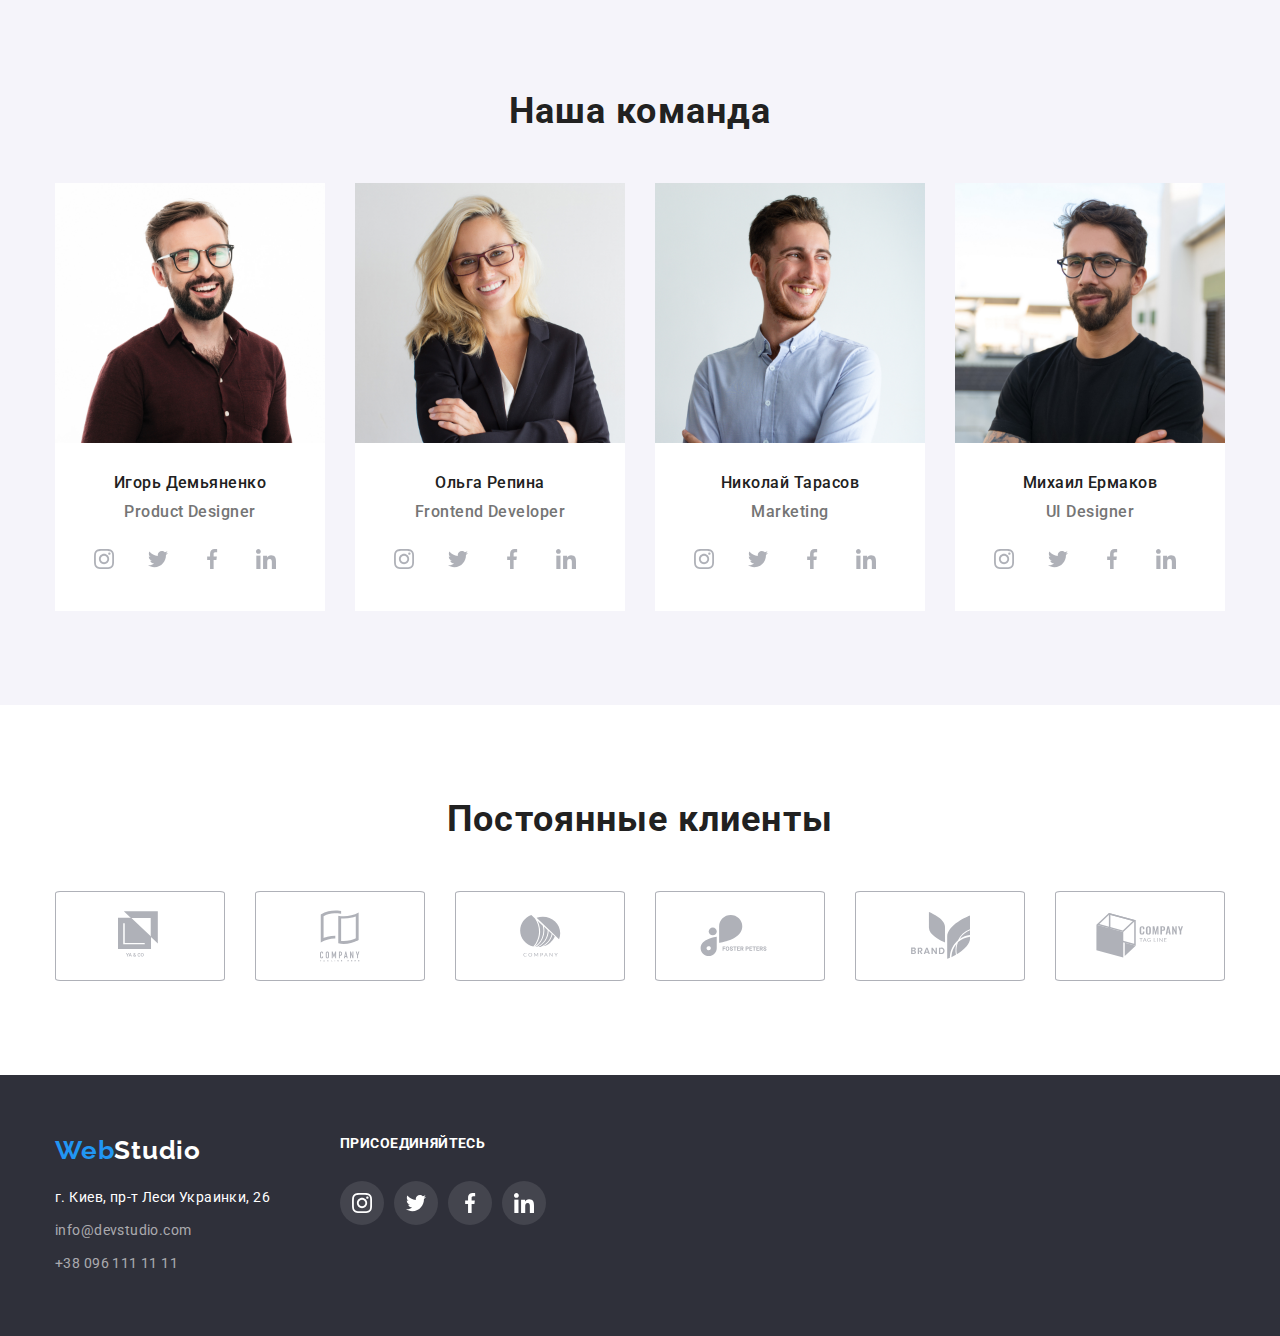
==== commit 9dd555ce: "ДЗ-4 Исправленное" ====
--- a/index.html
+++ b/index.html
@@ -37,17 +37,14 @@
         </nav>
         <ul class="adress-header">
           <li class="mail-header">
-				 <svg class="mail-icon" width="16" height="12"><use href="./sprite/sprite.svg#icon-envelope"></use></svg>
-            <a class="nav-mail" href="mailto:info@devstudio.com">
-              info@devstudio.com</a
-            >
-          </li>
+					  <svg class="mail-icon" width="16" height="12"><use href="./sprite/sprite.svg#icon-envelope"></use></svg>  
+				<a class="nav-mail" href="mailto:info@devstudio.com">info@devstudio.com</a>
+			 </li>
           <li class="phone-header">
 				 <svg class="phone-icon" width="10" height="16"><use href="./sprite/sprite.svg#icon-smartphone"></use></svg>
             <address>
               <a class="nav-phone" href="tel:+380961111111">
-                +38 096 111 11 11</a
-              >
+                +38 096 111 11 11</a>
             </address>
           </li>
 		  </ul>
--- a/css/styles.css
+++ b/css/styles.css
@@ -86,21 +86,21 @@
   margin-right: 10px;
   cursor: pointer;
 }
-.mail-header:focus .nav-mail,
+/* .mail-header:focus .mail-icon, */
+.mail-header:hover .mail-icon {
+  fill: var(--accent-color);
+}
+/* .mail-header:focus .nav-mail, */
 .mail-header:hover .nav-mail {
   color: var(--accent-color);
 }
-.phone-header:hover .nav-phone,
-.phone-header:focus .nav-phone {
+/* .phone-header:focus .phone-icon, */
+.phone-header:hover .phone-icon {
+  fill: var(--accent-color);
+}
+/* .phone-header:focus .nav-phone, */
+.phone-header:hover .nav-phone {
   color: var(--accent-color);
-}
-.mail-header:focus .mail-icon,
-.mail-header:hover .mail-icon {
-  fill: var(--accent-color);
-}
-.phone-header:hover > .phone-icon,
-.phone-header:focus > .phone-icon {
-  fill: var(--accent-color);
 }
 
 .nav-mail {
@@ -137,6 +137,7 @@
 }
 .nav-mail,
 .nav-phone {
+  display: block;
   font-style: normal;
   color: var(--text-color);
 }
@@ -284,8 +285,8 @@
 }
 /* ------секция 4--------------- */
 .command {
-  /* padding-bottom: 94px; */
   padding-top: 94px;
+  padding-bottom: 94px;
   background-color: #f5f4fa;
 }
 .command-list {
@@ -330,10 +331,6 @@
 .command-article {
   background-color: var(--active-color);
 }
-/* из макета правильно не вставляется   */
-/* .command-article {
-  box-shadow: 0px 4px 4px 0px #000000 25;
-} */
 
 .command-subject {
   font-weight: 500;
@@ -560,11 +557,14 @@
   margin-top: 30px;
   flex-basis: calc(100% / 3-33px);
 }
-.article-item:hover,
-.article-item:focus {
+.article-item-link {
+  display: block;
+}
+
+.article-item-link:hover,
+.article-item-link:focus {
+  box-shadow: 0px 4px 4px 0px rgba(0, 0, 0, 0.25);
   cursor: pointer;
-  /* box-shadow: drop-shadow(0px 4px 4px rgba(0, 0, 0, 0.25)); */
-  box-shadow: 0px 4px 4px 0px rgba(0, 0, 0, 0.25);
 }
 .item {
   padding: 20px 24px;
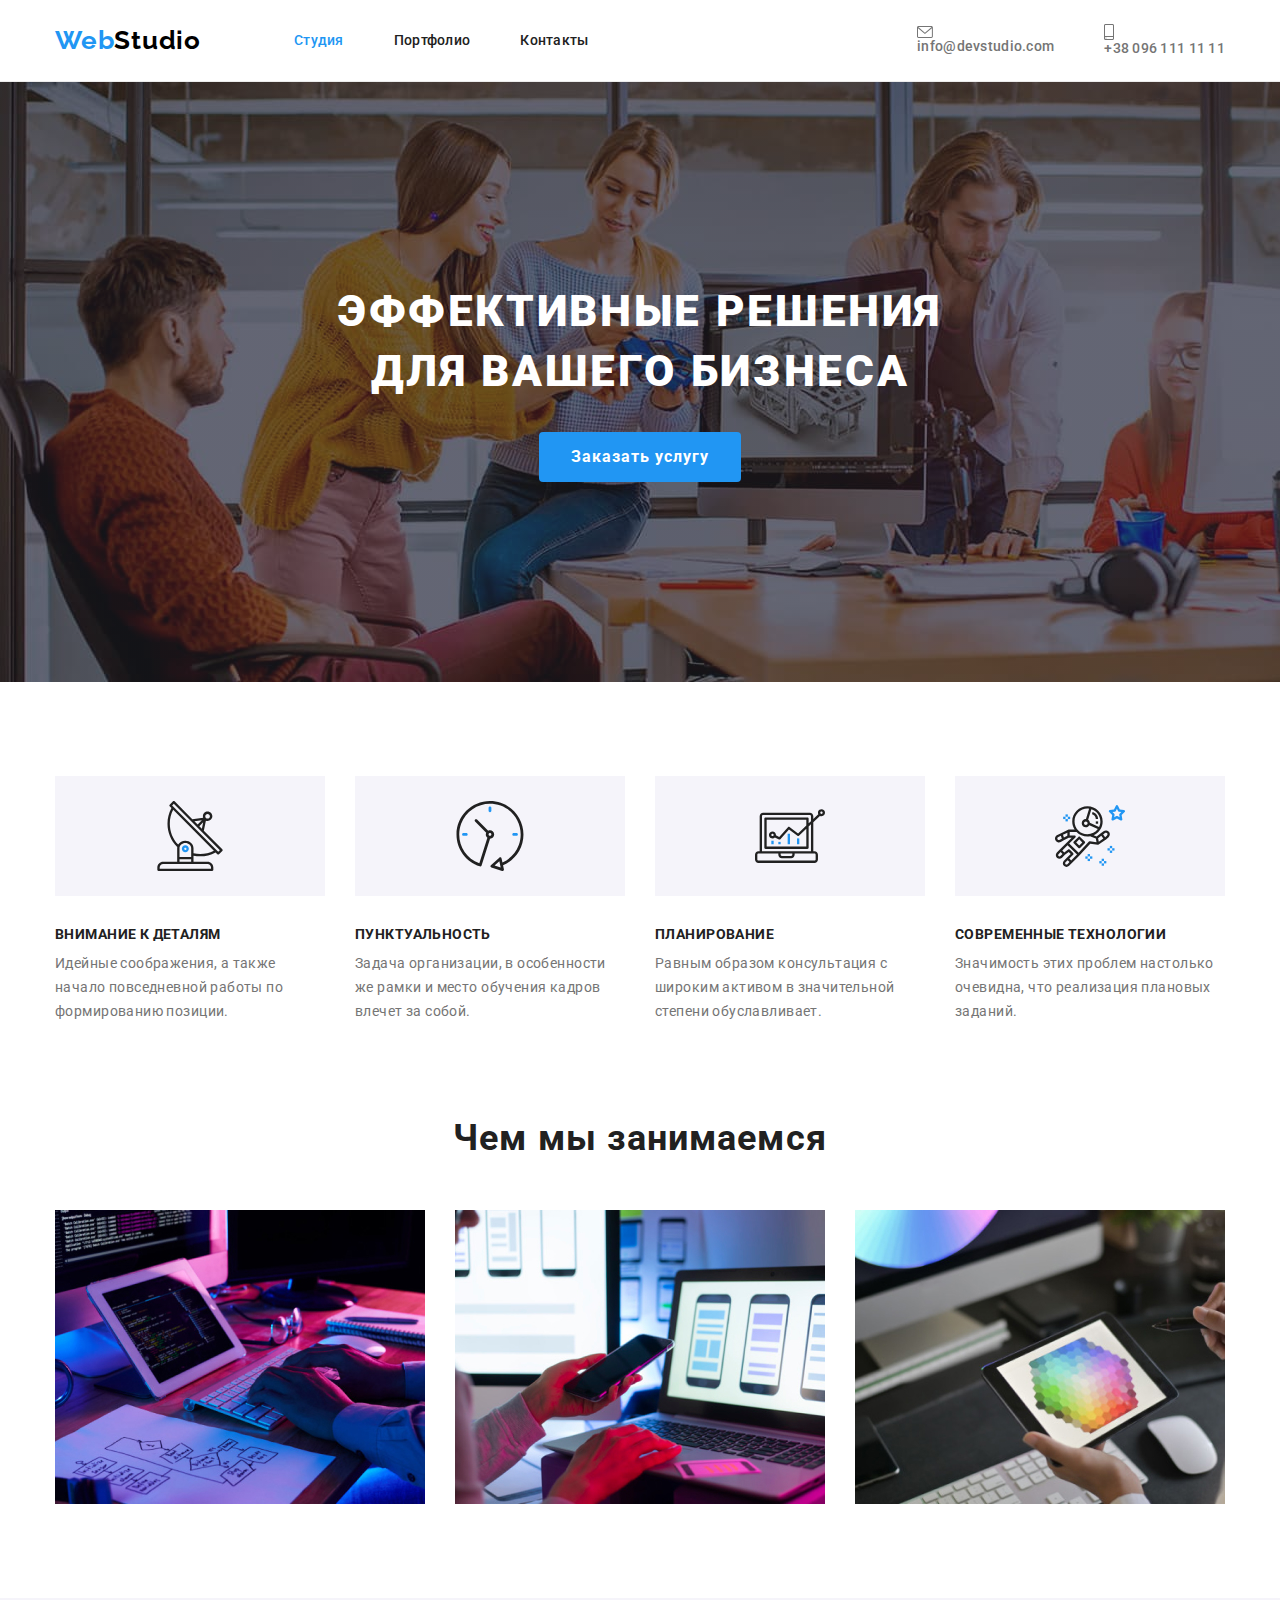
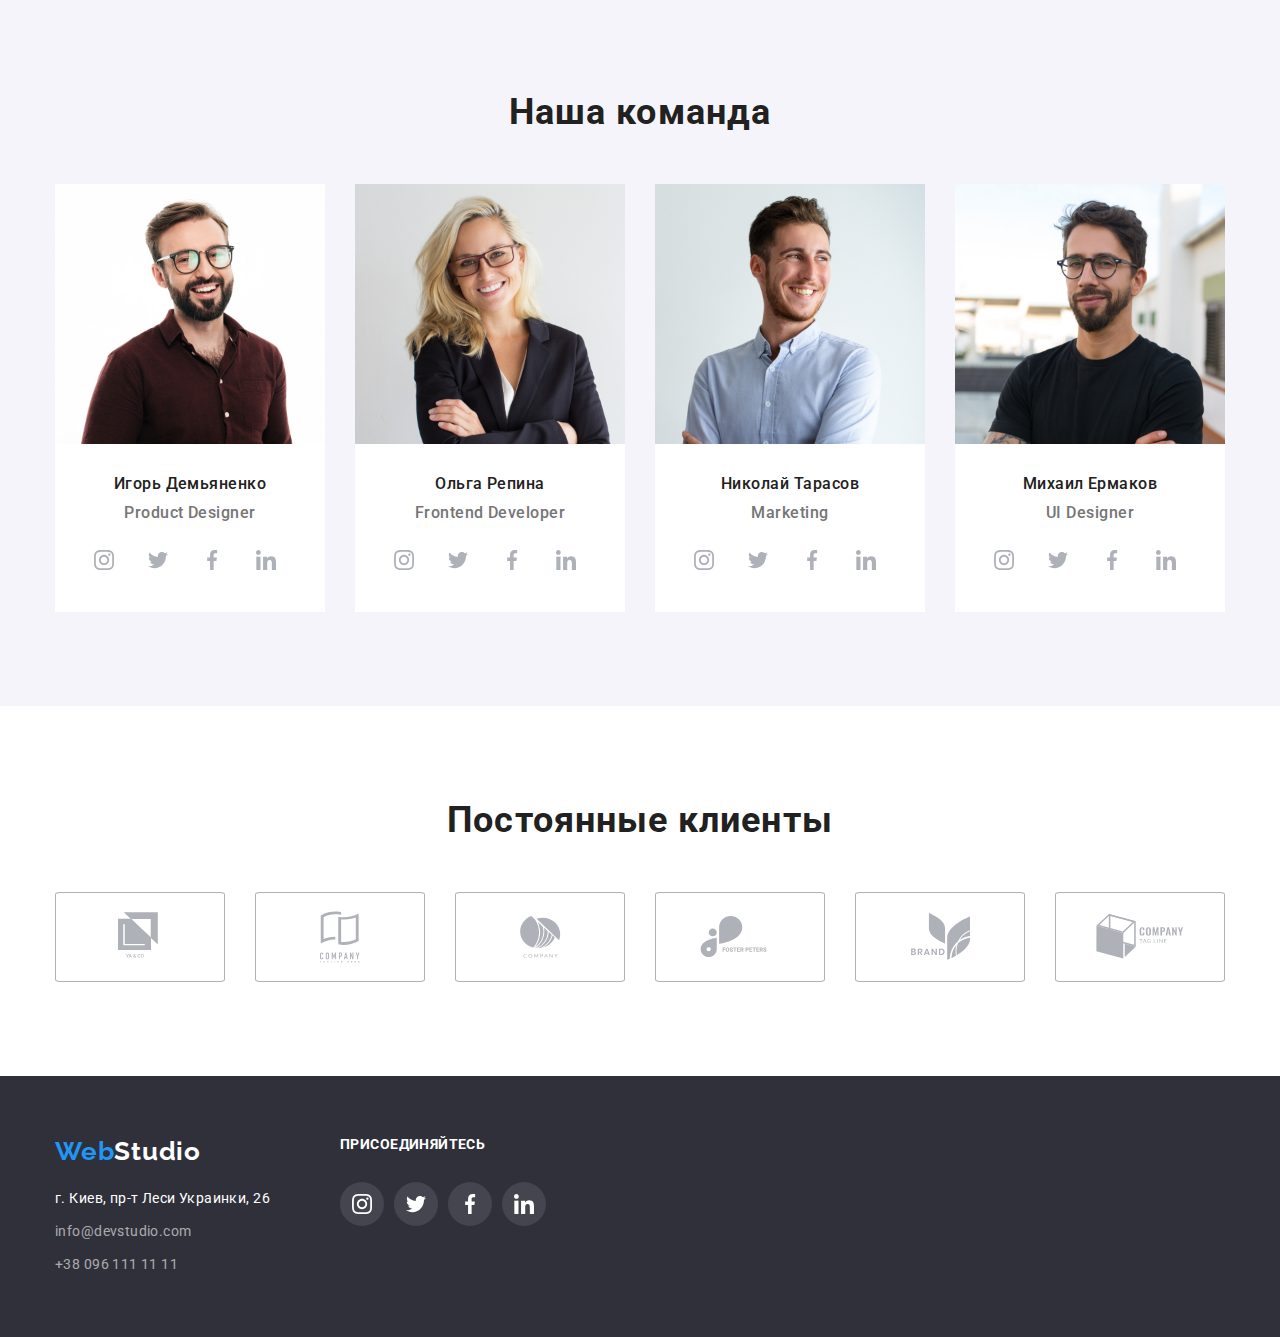
==== commit 25394788: "ДЗ-4" ====
--- a/index.html
+++ b/index.html
@@ -37,15 +37,14 @@
         </nav>
         <ul class="adress-header">
           <li class="mail-header">
-					  <svg class="mail-icon" width="16" height="12"><use href="./sprite/sprite.svg#icon-envelope"></use></svg>  
-				<a class="nav-mail" href="mailto:info@devstudio.com">info@devstudio.com</a>
+					  
+				<a class="nav-mail" href="mailto:info@devstudio.com"> <svg class="mail-icon" width="16" height="12"><use href="./sprite/sprite.svg#icon-envelope"></use></svg> 
+					info@devstudio.com</a>
 			 </li>
           <li class="phone-header">
-				 <svg class="phone-icon" width="10" height="16"><use href="./sprite/sprite.svg#icon-smartphone"></use></svg>
-            <address>
               <a class="nav-phone" href="tel:+380961111111">
+					   <svg class="phone-icon" width="10" height="16"><use href="./sprite/sprite.svg#icon-smartphone"></use></svg>
                 +38 096 111 11 11</a>
-            </address>
           </li>
 		  </ul>
 		</div>
--- a/css/styles.css
+++ b/css/styles.css
@@ -86,21 +86,23 @@
   margin-right: 10px;
   cursor: pointer;
 }
-/* .mail-header:focus .mail-icon, */
-.mail-header:hover .mail-icon {
-  fill: var(--accent-color);
-}
-/* .mail-header:focus .nav-mail, */
-.mail-header:hover .nav-mail {
+
+.nav-mail:focus,
+.nav-mail:hover {
   color: var(--accent-color);
 }
-/* .phone-header:focus .phone-icon, */
-.phone-header:hover .phone-icon {
-  fill: var(--accent-color);
-}
-/* .phone-header:focus .nav-phone, */
-.phone-header:hover .nav-phone {
+.nav-phone:focus,
+.nav-phone:hover {
   color: var(--accent-color);
+}
+
+.nav-mail:focus .mail-icon,
+.nav-mail:hover .mail-icon {
+  fill: var(--accent-color);
+}
+.nav-phone:focus .phone-icon,
+.nav-phone:hover .phone-icon {
+  fill: var(--accent-color);
 }
 
 .nav-mail {
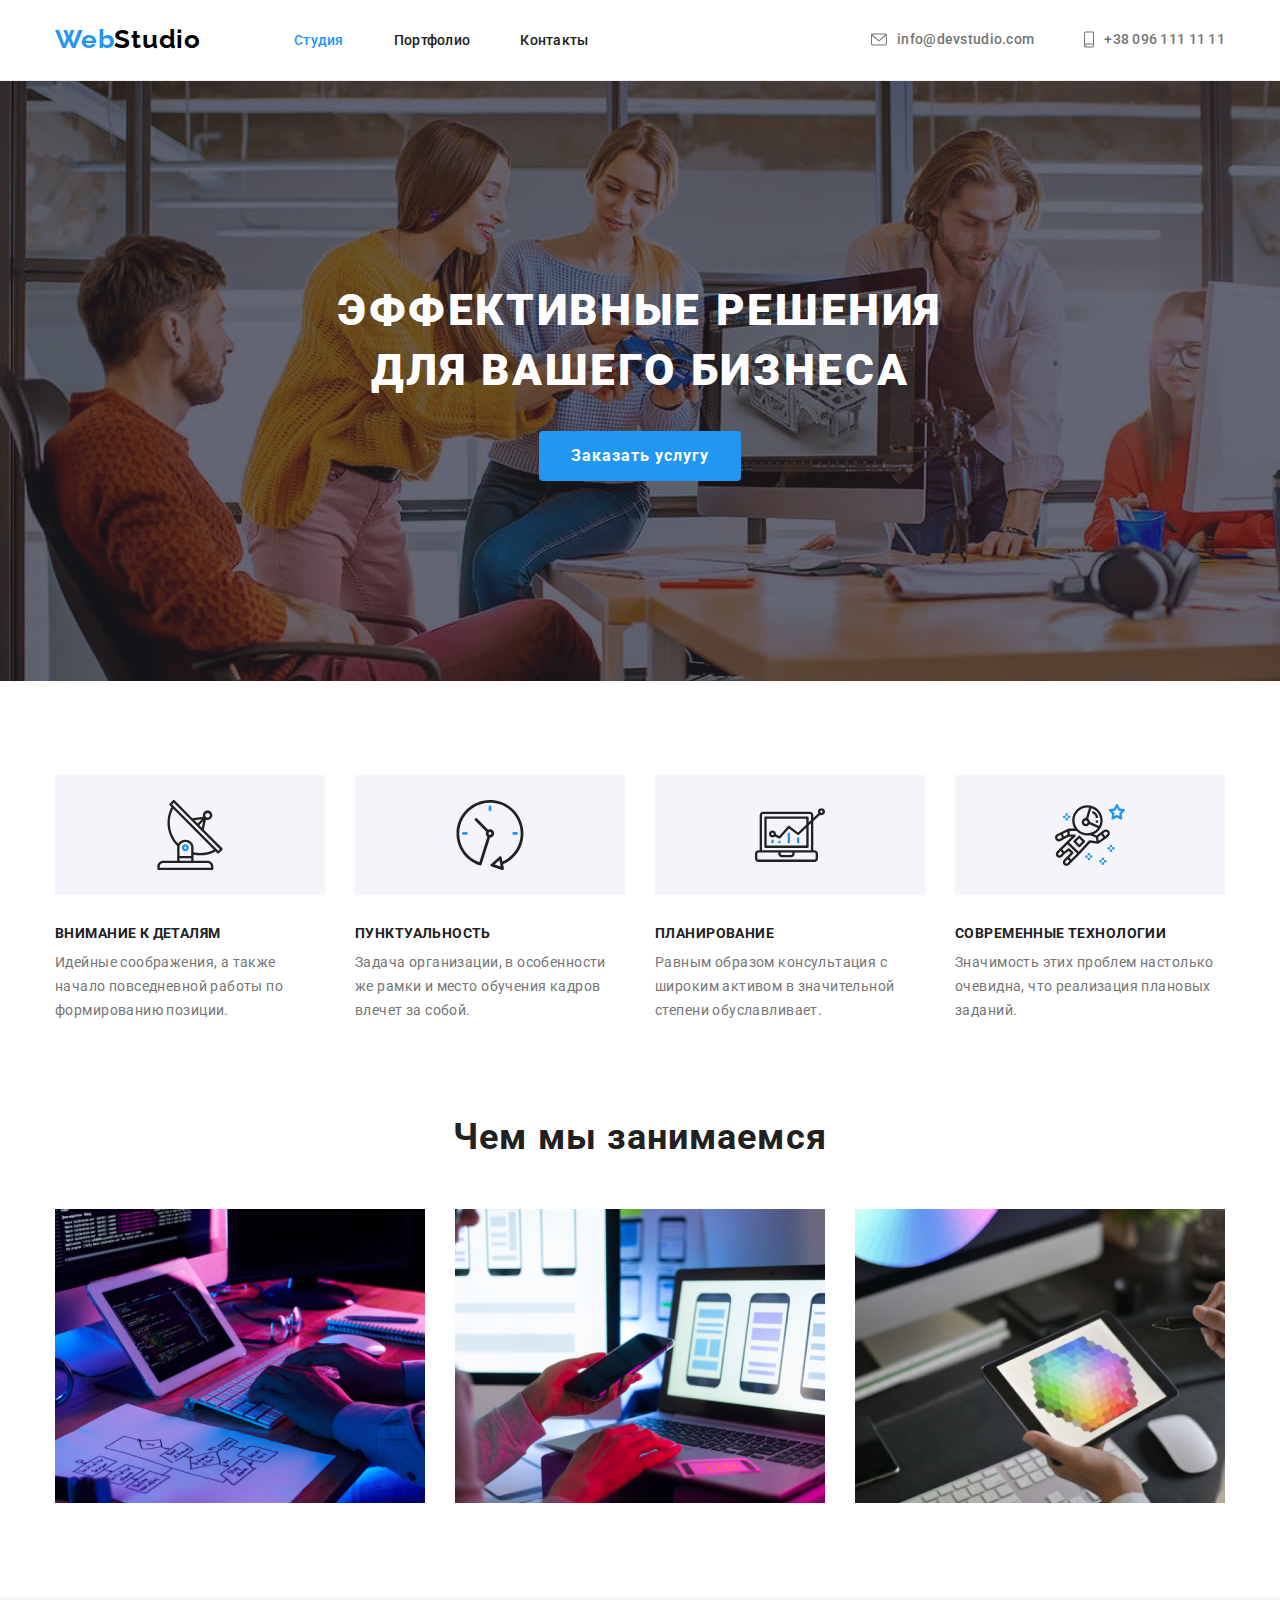
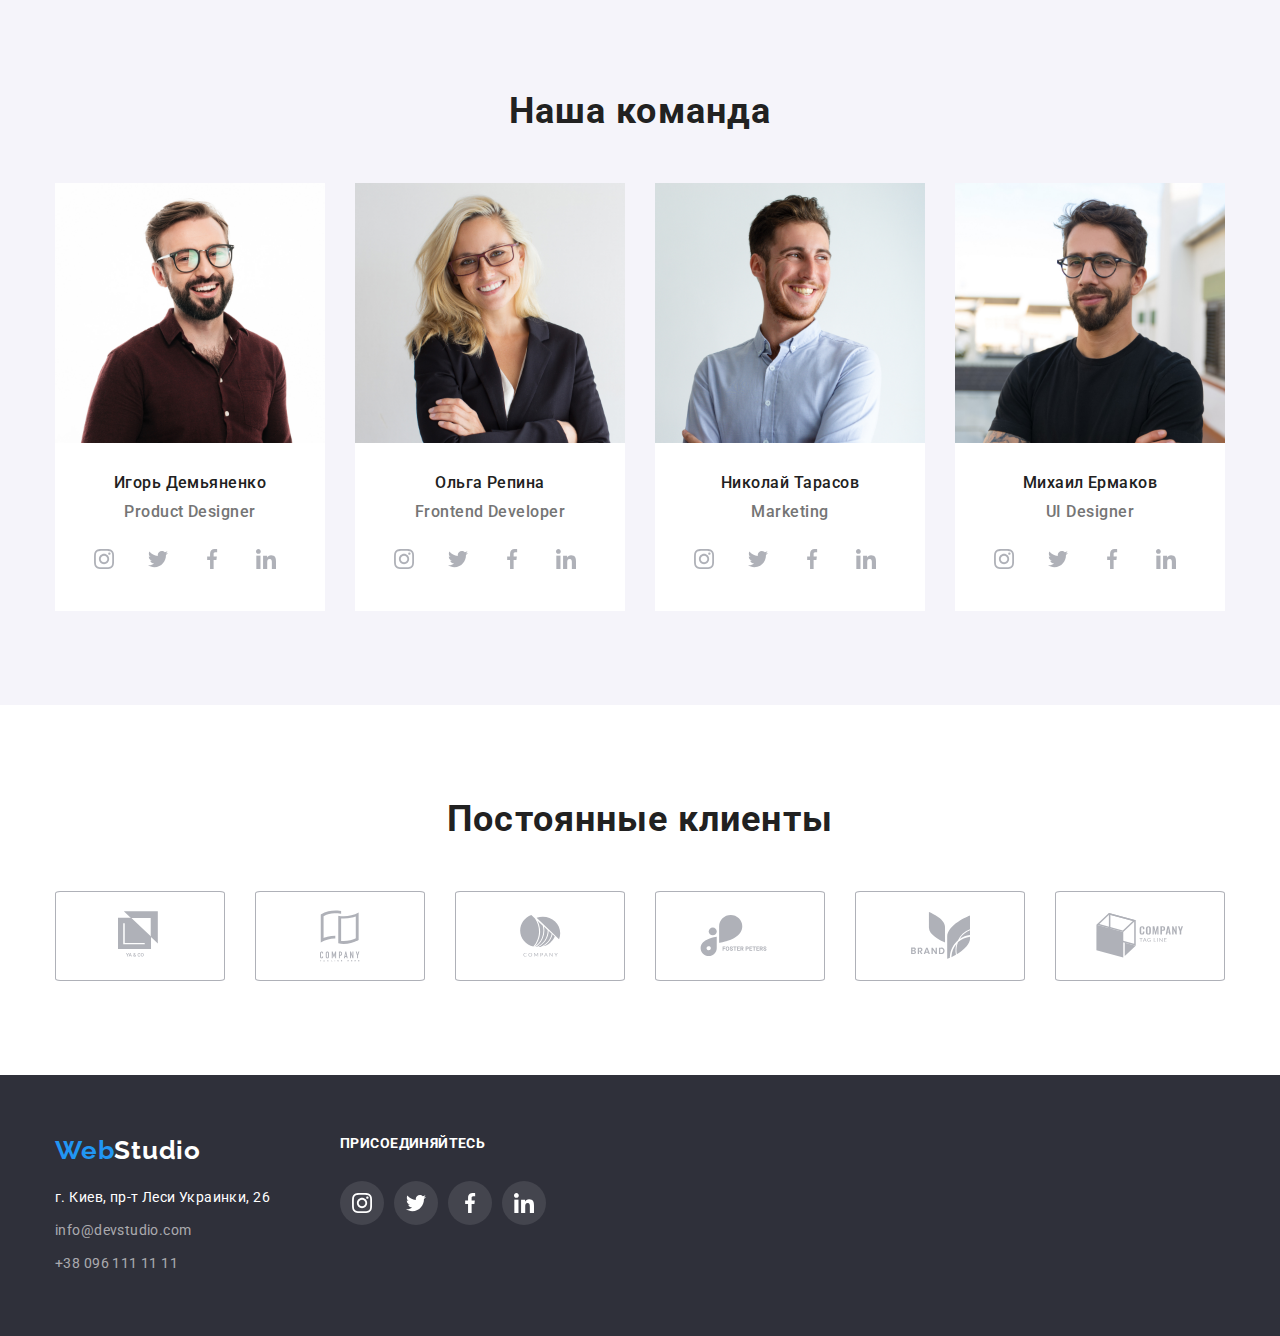
==== commit e3a40e4a: "ДЗ-4" ====
--- a/index.html
+++ b/index.html
@@ -38,12 +38,12 @@
         <ul class="adress-header">
           <li class="mail-header">
 					  
-				<a class="nav-mail" href="mailto:info@devstudio.com"> <svg class="mail-icon" width="16" height="12"><use href="./sprite/sprite.svg#icon-envelope"></use></svg> 
+				<a class="nav-mail" href="mailto:info@devstudio.com"> <svg class="mail-icon" width="16" height="17"><use href="./sprite/sprite.svg#icon-envelope"></use></svg> 
 					info@devstudio.com</a>
 			 </li>
           <li class="phone-header">
               <a class="nav-phone" href="tel:+380961111111">
-					   <svg class="phone-icon" width="10" height="16"><use href="./sprite/sprite.svg#icon-smartphone"></use></svg>
+					   <svg class="phone-icon" width="10" height="17"><use href="./sprite/sprite.svg#icon-smartphone"></use></svg>
                 +38 096 111 11 11</a>
           </li>
 		  </ul>
--- a/css/styles.css
+++ b/css/styles.css
@@ -139,7 +139,8 @@
 }
 .nav-mail,
 .nav-phone {
-  display: block;
+  display: flex;
+  align-items: center;
   font-style: normal;
   color: var(--text-color);
 }
